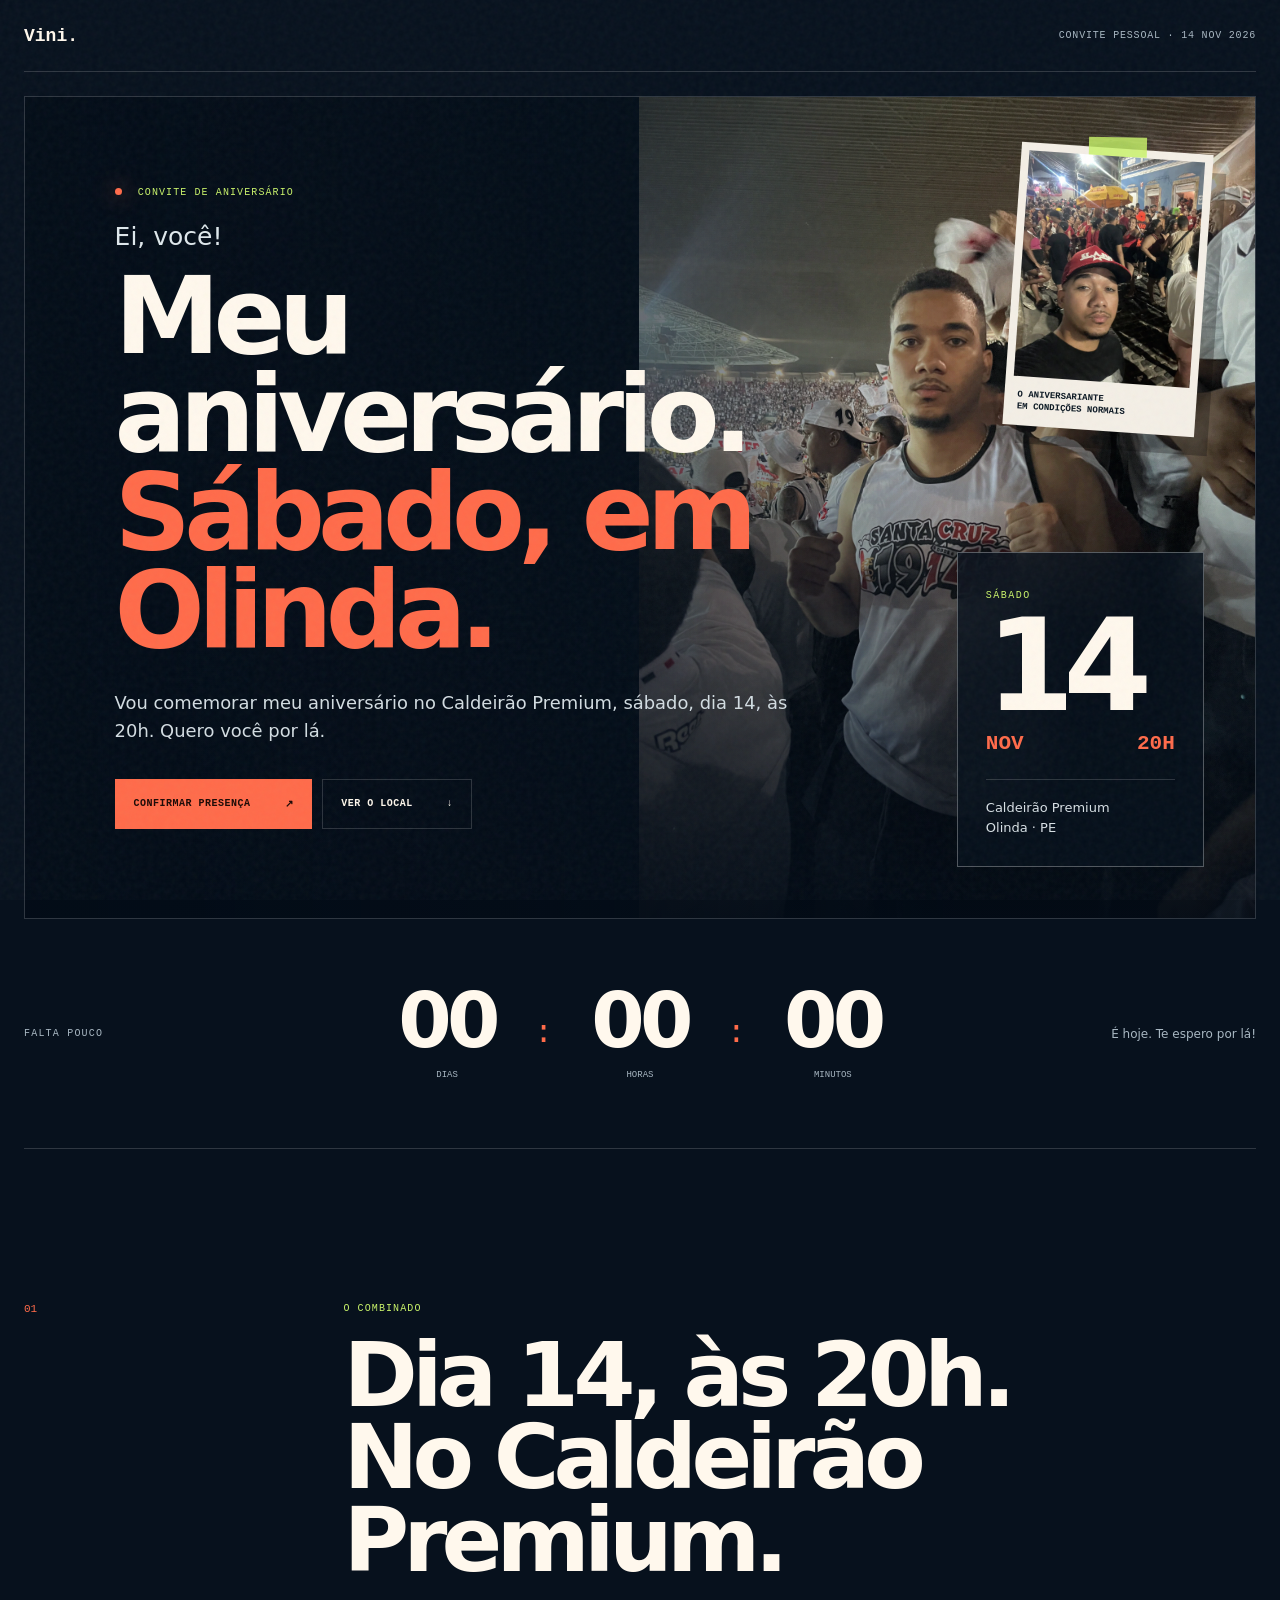
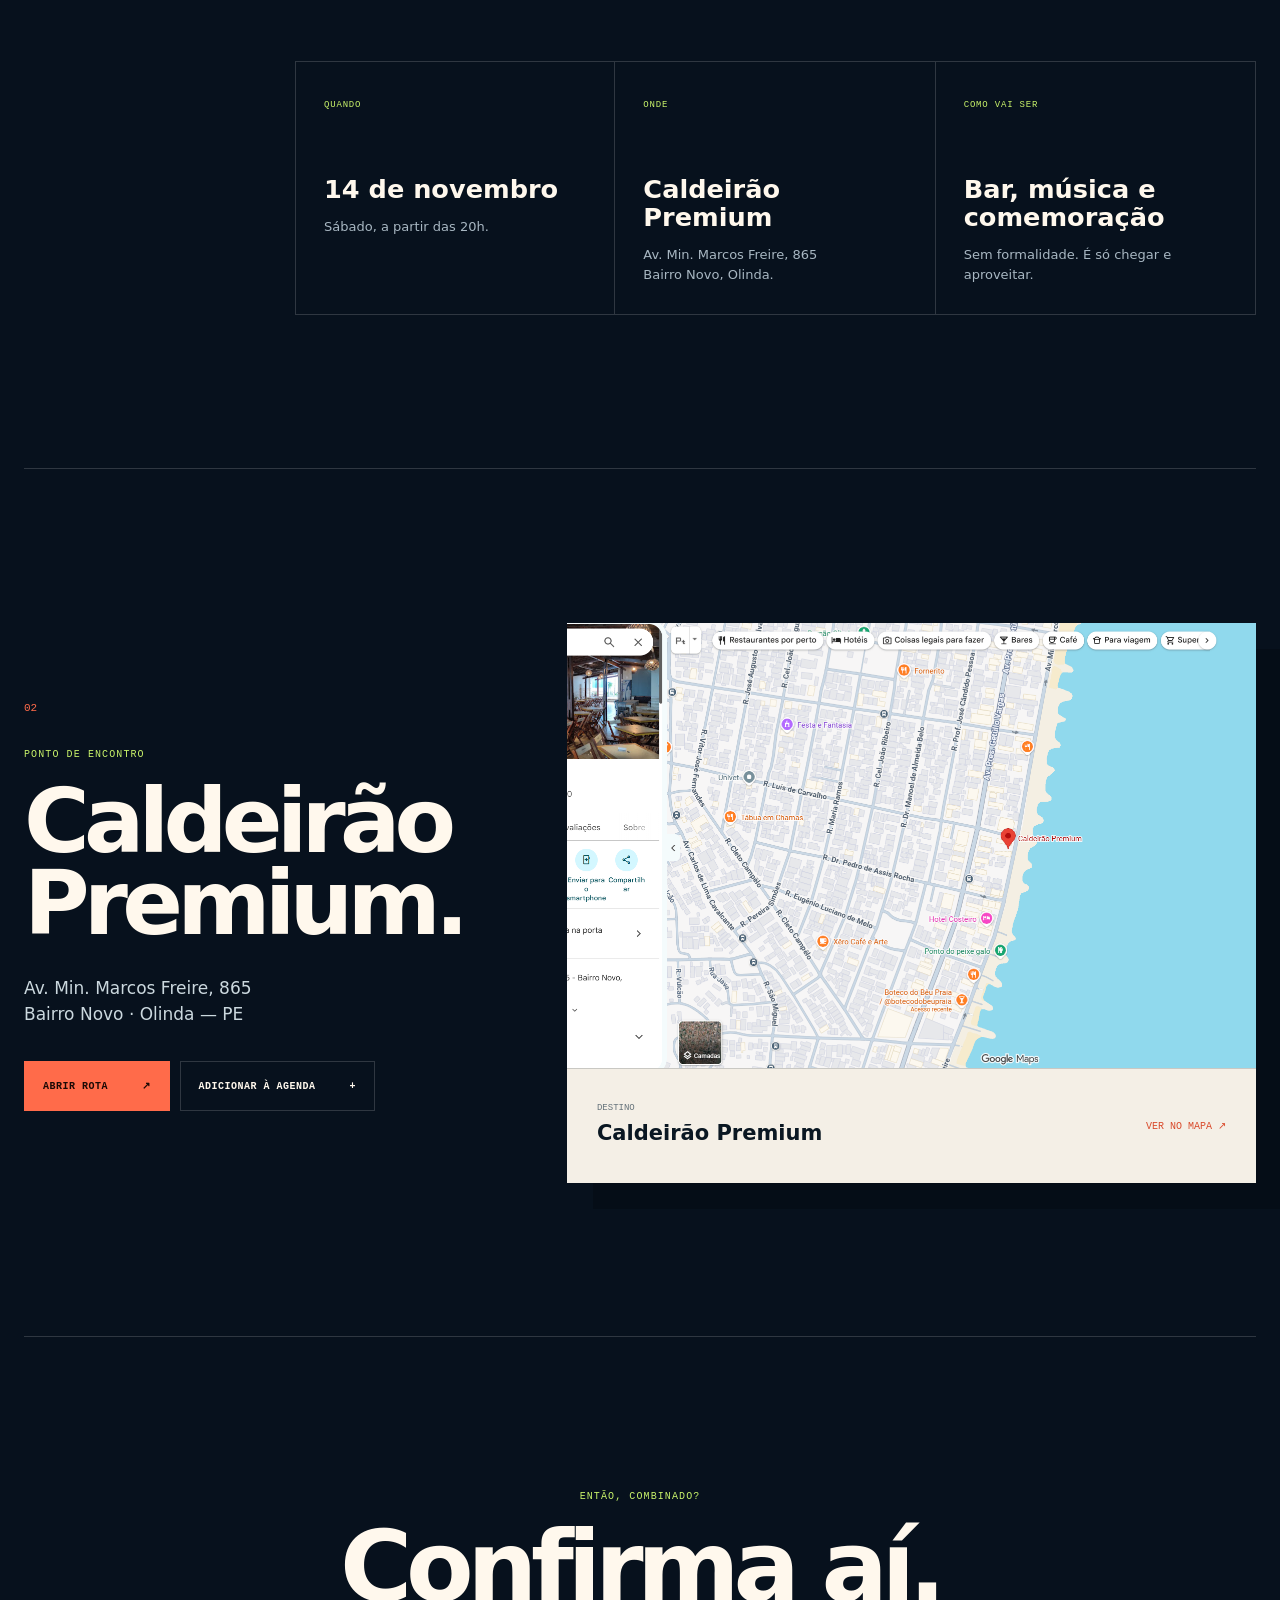
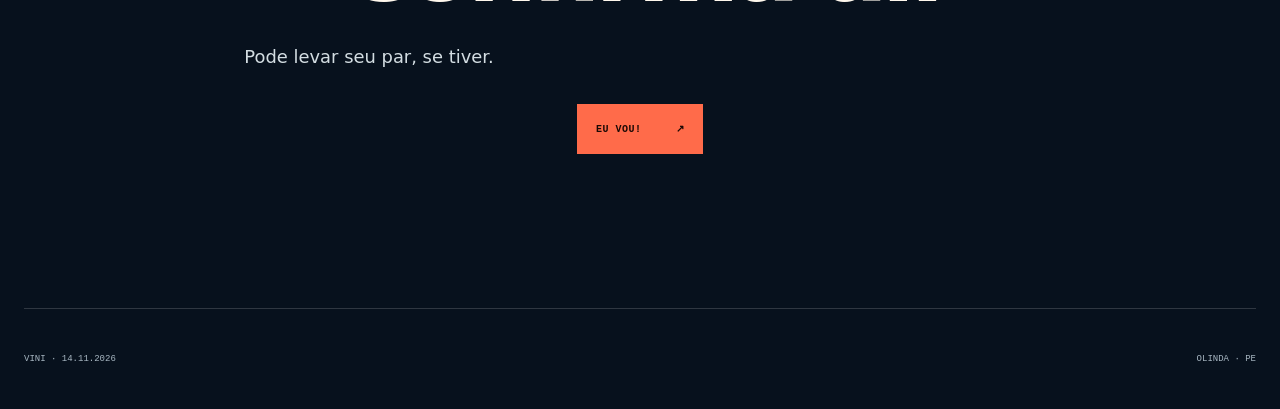
==== aniversario/index.html @ 7e7e0d08 "feat: adiciona movimento sutil ao convite" ====
<!doctype html>
<html lang="pt-BR">
<head>
  <meta charset="utf-8">
  <meta name="viewport" content="width=device-width, initial-scale=1">
  <meta name="description" content="Convite para o aniversário de Vinicius no Caldeirão Premium, em Olinda.">
  <meta name="theme-color" content="#08131f">
  <meta property="og:title" content="Meu aniversário — 14 de novembro">
  <meta property="og:description" content="Sábado, às 20h, no Caldeirão Premium em Olinda. Quero você por lá.">
  <meta property="og:image" content="assets/vini-santa.jpg">
  <title>VINI</title>
  <link rel="icon" href="../favicon.svg" type="image/svg+xml">
  <link rel="stylesheet" href="styles.css">
</head>
<body>
  <div class="grain" aria-hidden="true"></div>

  <header class="invite-nav">
    <a class="signature" href="../">Vini.</a>
    <span>convite pessoal · 14 nov 2026</span>
  </header>

  <main>
    <section class="hero" aria-labelledby="titulo-convite">
      <img class="hero-image" src="assets/vini-santa.jpg" alt="Vinicius na torcida do Santa Cruz">
      <div class="hero-overlay"></div>
      <div class="hero-copy">
        <p class="eyebrow"><span></span> convite de aniversário</p>
        <p class="hello">Ei, você!</p>
        <h1 id="titulo-convite">Meu aniversário.<br><em>Sábado, em Olinda.</em></h1>
        <p class="lead">Vou comemorar meu aniversário no Caldeirão Premium, sábado, dia 14, às 20h. Quero você por lá.</p>
        <div class="hero-actions">
          <a class="button button-primary" id="confirmar-presenca" href="https://wa.me/5581988881223" target="_blank" rel="noreferrer">Confirmar presença <span>↗</span></a>
          <a class="button button-ghost" href="#como-chegar">Ver o local <span>↓</span></a>
        </div>
      </div>
      <aside class="date-card" aria-label="Data e local do aniversário">
        <span class="date-weekday">SÁBADO</span>
        <strong>14</strong>
        <div><span>NOV</span><span>20H</span></div>
        <p>Caldeirão Premium<br>Olinda · PE</p>
      </aside>
      <figure class="host-sticker">
        <img src="assets/vini-bone.jpg" alt="Vinicius usando um boné vermelho em uma festa">
        <figcaption>o aniversariante<br>em condições normais</figcaption>
      </figure>
    </section>

    <section class="countdown-section" aria-label="Contagem regressiva">
      <div class="section-label">FALTA POUCO</div>
      <div class="countdown" id="countdown">
        <div><strong id="days">00</strong><span>dias</span></div>
        <i>:</i>
        <div><strong id="hours">00</strong><span>horas</span></div>
        <i>:</i>
        <div><strong id="minutes">00</strong><span>minutos</span></div>
      </div>
      <p id="countdown-note">Até sábado, 14 de novembro, às 20h.</p>
    </section>

    <section class="details" aria-labelledby="detalhes-titulo">
      <div class="details-heading">
        <span class="section-index">01</span>
        <div>
          <p class="eyebrow">o combinado</p>
          <h2 id="detalhes-titulo">Dia 14, às 20h.<br>No Caldeirão Premium.</h2>
        </div>
      </div>
      <div class="detail-grid">
        <article>
          <span>QUANDO</span>
          <strong>14 de novembro</strong>
          <p>Sábado, a partir das 20h.</p>
        </article>
        <article>
          <span>ONDE</span>
          <strong>Caldeirão Premium</strong>
          <p>Av. Min. Marcos Freire, 865<br>Bairro Novo, Olinda.</p>
        </article>
        <article>
          <span>COMO VAI SER</span>
          <strong>Bar, música e comemoração</strong>
          <p>Sem formalidade. É só chegar e aproveitar.</p>
        </article>
      </div>
    </section>

    <section class="location" id="como-chegar" aria-labelledby="local-titulo">
      <div class="location-copy">
        <span class="section-index">02</span>
        <p class="eyebrow">ponto de encontro</p>
        <h2 id="local-titulo">Caldeirão<br>Premium.</h2>
        <p class="address">Av. Min. Marcos Freire, 865<br>Bairro Novo · Olinda — PE</p>
        <div class="location-actions">
          <a class="button button-primary" href="https://www.google.com/maps/search/?api=1&query=Caldeir%C3%A3o%20Premium%2C%20Av.%20Min.%20Marcos%20Freire%2C%20865%2C%20Olinda" target="_blank" rel="noreferrer">Abrir rota <span>↗</span></a>
          <button class="button button-ghost" id="add-calendar" type="button">Adicionar à agenda <span>+</span></button>
        </div>
      </div>

      <a class="map-card" href="https://www.google.com/maps/search/?api=1&query=Caldeir%C3%A3o%20Premium%2C%20Av.%20Min.%20Marcos%20Freire%2C%20865%2C%20Olinda" target="_blank" rel="noreferrer" aria-label="Abrir Caldeirão Premium no Google Maps">
        <img class="venue-map" src="assets/mapa-caldeirao-premium.png" alt="Mapa mostrando a localização do Caldeirão Premium na orla de Bairro Novo, em Olinda">
        <div class="map-caption">
          <div><small>DESTINO</small><strong>Caldeirão Premium</strong></div>
          <span>ver no mapa ↗</span>
        </div>
      </a>
    </section>

    <section class="closing">
      <p class="eyebrow">então, combinado?</p>
      <h2>Confirma aí.</h2>
      <p class="lead">Pode levar seu par, se tiver.</p>
      <div class="closing-actions">
        <a class="button button-primary" id="confirmar-final" href="https://wa.me/5581988881223" target="_blank" rel="noreferrer">Eu vou! <span>↗</span></a>
      </div>
    </section>
  </main>

  <footer>
    <span>Vini · 14.11.2026</span>
    <span>Olinda · PE</span>
  </footer>

  <script src="script.js"></script>
</body>
</html>
---- aniversario/styles.css ----
:root {
  --night: #07111d;
  --night-2: #0b1d2e;
  --surface: #10283a;
  --paper: #f4efe6;
  --ink: #0a1722;
  --cream: #fff8ed;
  --muted: #a8b7c2;
  --coral: #ff6b4a;
  --coral-dark: #d94a2b;
  --lime: #c9f36a;
  --line: rgba(255, 255, 255, .16);
  --sans: Inter, ui-sans-serif, system-ui, -apple-system, BlinkMacSystemFont, "Segoe UI", sans-serif;
  --mono: "Cascadia Code", "SFMono-Regular", Consolas, monospace;
}

* { box-sizing: border-box; }
html { scroll-behavior: smooth; }
body { margin: 0; background: var(--night); color: var(--cream); font: 16px/1.55 var(--sans); -webkit-font-smoothing: antialiased; }
button, a { font: inherit; }
a { color: inherit; }
.grain { position: fixed; inset: 0; z-index: 20; pointer-events: none; opacity: .045; background-image: url("data:image/svg+xml,%3Csvg viewBox='0 0 180 180' xmlns='http://www.w3.org/2000/svg'%3E%3Cfilter id='n'%3E%3CfeTurbulence type='fractalNoise' baseFrequency='.9' numOctaves='3' stitchTiles='stitch'/%3E%3C/filter%3E%3Crect width='100%25' height='100%25' filter='url(%23n)'/%3E%3C/svg%3E"); }

.invite-nav, main, footer { width: min(1280px, calc(100% - 48px)); margin: auto; }
.invite-nav { min-height: 72px; display: flex; align-items: center; justify-content: space-between; border-bottom: 1px solid var(--line); }
.signature { font: 800 18px var(--mono); text-decoration: none; }
.invite-nav > span { color: var(--muted); font: 10px var(--mono); text-transform: uppercase; letter-spacing: .08em; }

.hero { min-height: calc(100svh - 96px); margin-top: 24px; position: relative; overflow: hidden; display: grid; grid-template-columns: 1fr .32fr; align-items: end; border: 1px solid var(--line); isolation: isolate; }
.hero-image, .hero-overlay { position: absolute; inset: 0; width: 100%; height: 100%; }
.hero-image { object-fit: contain; object-position: right center; z-index: -3; background: var(--ink); filter: saturate(.92) contrast(1.05); }
.hero-overlay { z-index: -2; background: linear-gradient(90deg, rgba(3, 12, 23, .97) 0%, rgba(3, 12, 23, .76) 42%, rgba(3, 12, 23, .14) 76%), linear-gradient(0deg, rgba(3, 12, 23, .9), transparent 60%); }
.hero-copy { padding: clamp(36px, 7vw, 92px); align-self: center; }
.eyebrow { margin: 0 0 20px; color: var(--lime); font: 10px var(--mono); letter-spacing: .11em; text-transform: uppercase; }
.eyebrow span { display: inline-block; width: 7px; height: 7px; margin-right: 9px; border-radius: 50%; background: var(--coral); box-shadow: 0 0 22px var(--coral); animation: signal-pulse 1.8s ease-in-out infinite; }
.hello { margin: 0 0 12px; color: #dfe8ec; font-size: clamp(18px, 2vw, 25px); }
.hero h1, .details h2, .location h2, .closing h2 { margin: 0; letter-spacing: -.065em; line-height: .92; }
.hero h1 { max-width: 900px; font-size: clamp(60px, 8.3vw, 126px); }
h1 em, h2 em { color: var(--coral); font-style: normal; }
.lead { max-width: 690px; margin: 30px 0 0; color: #d3dde2; font-size: clamp(16px, 1.4vw, 20px); }
.hero-actions, .location-actions, .closing-actions { display: flex; flex-wrap: wrap; gap: 10px; margin-top: 34px; }
.button { min-height: 50px; padding: 0 18px; display: inline-flex; align-items: center; justify-content: space-between; gap: 34px; border: 1px solid var(--line); background: transparent; color: var(--cream); text-decoration: none; text-transform: uppercase; font: 700 10px var(--mono); letter-spacing: .05em; cursor: pointer; transition: transform .2s ease, border-color .2s ease, background .2s ease; }
.button:hover { transform: translateY(-2px); }
.button-primary { background: var(--coral); border-color: var(--coral); color: #1b0905; }
.button-primary:hover { background: #ff8065; }
.button-ghost:hover { border-color: var(--lime); color: var(--lime); }
.date-card { margin: 0 clamp(24px, 4vw, 56px) clamp(24px, 4vw, 56px) 0; padding: 28px; align-self: end; background: rgba(7, 17, 29, .78); border: 1px solid rgba(255,255,255,.3); backdrop-filter: blur(16px); }
.date-weekday { color: var(--lime); font: 10px var(--mono); letter-spacing: .15em; }
.date-card > strong { display: block; margin: 12px 0 0; font-size: clamp(86px, 10vw, 148px); line-height: .75; letter-spacing: -.09em; }
.date-card > div { display: flex; justify-content: space-between; margin-top: 18px; color: var(--coral); font: 800 21px var(--mono); }
.date-card p { margin: 24px 0 0; padding-top: 18px; border-top: 1px solid var(--line); color: #d8e1e6; font-size: 13px; }
.host-sticker { width: clamp(128px, 15vw, 210px); margin: 0; position: absolute; top: clamp(22px, 4vw, 52px); right: clamp(22px, 4vw, 56px); z-index: 3; transform: rotate(4deg); background: #f4efe6; color: var(--ink); padding: 8px 8px 14px; box-shadow: 14px 18px 0 rgba(0,0,0,.28); animation: sticker-float 4s ease-in-out infinite; }
.host-sticker:before { content: ""; position: absolute; width: 58px; height: 20px; top: -11px; left: 50%; transform: translateX(-50%) rotate(-3deg); background: rgba(201,243,106,.82); }
.host-sticker img { display: block; width: 100%; aspect-ratio: .78; object-fit: cover; object-position: center 25%; filter: saturate(.88) contrast(1.04); }
.host-sticker figcaption { padding: 11px 5px 0; font: 800 9px/1.35 var(--mono); text-transform: uppercase; transform: rotate(-1deg); }

.countdown-section { min-height: 230px; display: grid; grid-template-columns: .45fr 1fr .45fr; gap: 40px; align-items: center; border-bottom: 1px solid var(--line); }
.section-label { color: var(--muted); font: 10px var(--mono); letter-spacing: .12em; }
.countdown { display: flex; align-items: center; justify-content: center; gap: clamp(12px, 3vw, 38px); }
.countdown div { text-align: center; }
.countdown strong { display: block; font-size: clamp(50px, 6vw, 84px); line-height: 1; letter-spacing: -.06em; }
.countdown span { color: var(--muted); font: 9px var(--mono); text-transform: uppercase; }
.countdown i { color: var(--coral); font: normal 32px var(--mono); }
#countdown-note { color: var(--muted); font-size: 12px; text-align: right; }

.details, .location, .closing { padding: clamp(90px, 12vw, 160px) 0; border-bottom: 1px solid var(--line); }
.details-heading { display: grid; grid-template-columns: .35fr 1fr; align-items: start; }
.section-index { color: var(--coral); font: 11px var(--mono); }
.details h2, .location h2 { font-size: clamp(52px, 7vw, 100px); }
.detail-grid { display: grid; grid-template-columns: repeat(3, 1fr); margin: 80px 0 0 22%; border-top: 1px solid var(--line); }
.detail-grid article { min-height: 230px; padding: 28px; border-right: 1px solid var(--line); border-bottom: 1px solid var(--line); }
.detail-grid article:first-child { border-left: 1px solid var(--line); }
.detail-grid span { color: var(--lime); font: 9px var(--mono); letter-spacing: .09em; }
.detail-grid strong { display: block; margin-top: 60px; font-size: clamp(20px, 2vw, 29px); line-height: 1.1; }
.detail-grid p { margin: 14px 0 0; color: var(--muted); font-size: 13px; }

.location { display: grid; grid-template-columns: .78fr 1.22fr; gap: clamp(40px, 8vw, 110px); align-items: center; }
.location-copy .eyebrow { margin-top: 30px; }
.address { margin: 30px 0 0; color: #cbd8de; font-size: 17px; }
.map-card { min-height: 560px; display: flex; flex-direction: column; justify-content: space-between; position: relative; overflow: hidden; background: #d7d2c5; color: var(--ink); text-decoration: none; box-shadow: 26px 26px 0 rgba(0,0,0,.22); }
.venue-map { position: absolute; inset: 0 0 114px; width: 100%; height: calc(100% - 114px); object-fit: cover; object-position: 65% center; transition: transform .35s ease; }
.map-card:hover .venue-map { transform: scale(1.025); }
.map-caption { margin-top: auto; min-height: 115px; padding: 26px 30px; position: relative; z-index: 8; display: flex; justify-content: space-between; align-items: center; background: var(--paper); border-top: 1px solid rgba(10,23,34,.18); }
.map-caption small, .map-caption strong { display: block; }
.map-caption small { color: #65727a; font: 9px var(--mono); }
.map-caption strong { margin-top: 4px; font-size: 21px; }
.map-caption > span { color: var(--coral-dark); font: 10px var(--mono); text-transform: uppercase; }

.closing { text-align: center; }
.closing h2 { margin-inline: auto; max-width: 1050px; font-size: clamp(52px, 7.7vw, 112px); }
.closing-actions { justify-content: center; }
footer { min-height: 100px; display: flex; align-items: center; justify-content: space-between; color: var(--muted); font: 9px var(--mono); text-transform: uppercase; }

@keyframes sticker-float {
  0%, 100% { transform: rotate(4deg) translateY(0); }
  50% { transform: rotate(2deg) translateY(-8px); }
}

@keyframes signal-pulse {
  0%, 100% { opacity: .7; transform: scale(.85); }
  50% { opacity: 1; transform: scale(1.25); }
}

@media (max-width: 900px) {
  .invite-nav, main, footer { width: min(100% - 28px, 1280px); }
  .hero { min-height: 800px; grid-template-columns: 1fr; }
  .hero-image { object-fit: cover; object-position: center 42%; }
  .hero-overlay { background: linear-gradient(0deg, rgba(3,12,23,.98) 0%, rgba(3,12,23,.68) 68%, rgba(3,12,23,.25)); }
  .hero-copy { align-self: end; padding-bottom: 260px; }
  .host-sticker { top: 20px; right: 20px; width: 138px; }
  .date-card { position: absolute; left: 22px; right: 22px; bottom: 22px; margin: 0; }
  .date-card > strong { font-size: 82px; }
  .countdown-section { grid-template-columns: 1fr; gap: 24px; padding: 42px 0; }
  .section-label, #countdown-note { text-align: center; }
  .details-heading { grid-template-columns: 70px 1fr; }
  .detail-grid { margin-left: 0; grid-template-columns: 1fr; }
  .detail-grid article { min-height: 180px; border-left: 1px solid var(--line); }
  .detail-grid strong { margin-top: 42px; }
  .location { grid-template-columns: 1fr; }
  .map-card { min-height: 500px; }
}

@media (max-width: 560px) {
  .invite-nav > span { max-width: 150px; text-align: right; }
  .hero { min-height: 780px; }
  .hero-copy { padding: 46px 22px 272px; }
  .host-sticker { top: 12px; right: 12px; width: 82px; padding: 6px 6px 10px; box-shadow: 8px 10px 0 rgba(0,0,0,.28); }
  .host-sticker figcaption { padding-top: 7px; font-size: 7px; }
  .hero h1 { font-size: clamp(54px, 16vw, 76px); }
  .lead { font-size: 15px; }
  .hero-actions .button, .location-actions .button, .closing-actions .button { width: 100%; }
  .date-card { padding: 20px; }
  .date-card > strong { display: inline-block; margin-right: 22px; }
  .date-card > div { display: inline-flex; gap: 16px; vertical-align: 18px; }
  .date-card p { margin-top: 12px; }
  .countdown { gap: 10px; }
  .countdown strong { font-size: 44px; }
  .details-heading { grid-template-columns: 1fr; gap: 28px; }
  .details h2, .location h2 { font-size: 16vw; }
  .map-card { min-height: 430px; box-shadow: 10px 10px 0 rgba(0,0,0,.22); }
  .map-caption { padding: 20px; }
  .map-caption > span { display: none; }
  footer { flex-direction: column; align-items: flex-start; justify-content: center; gap: 4px; }
}

@media (prefers-reduced-motion: reduce) {
  html { scroll-behavior: auto; }
  * { transition: none !important; animation: none !important; }
}
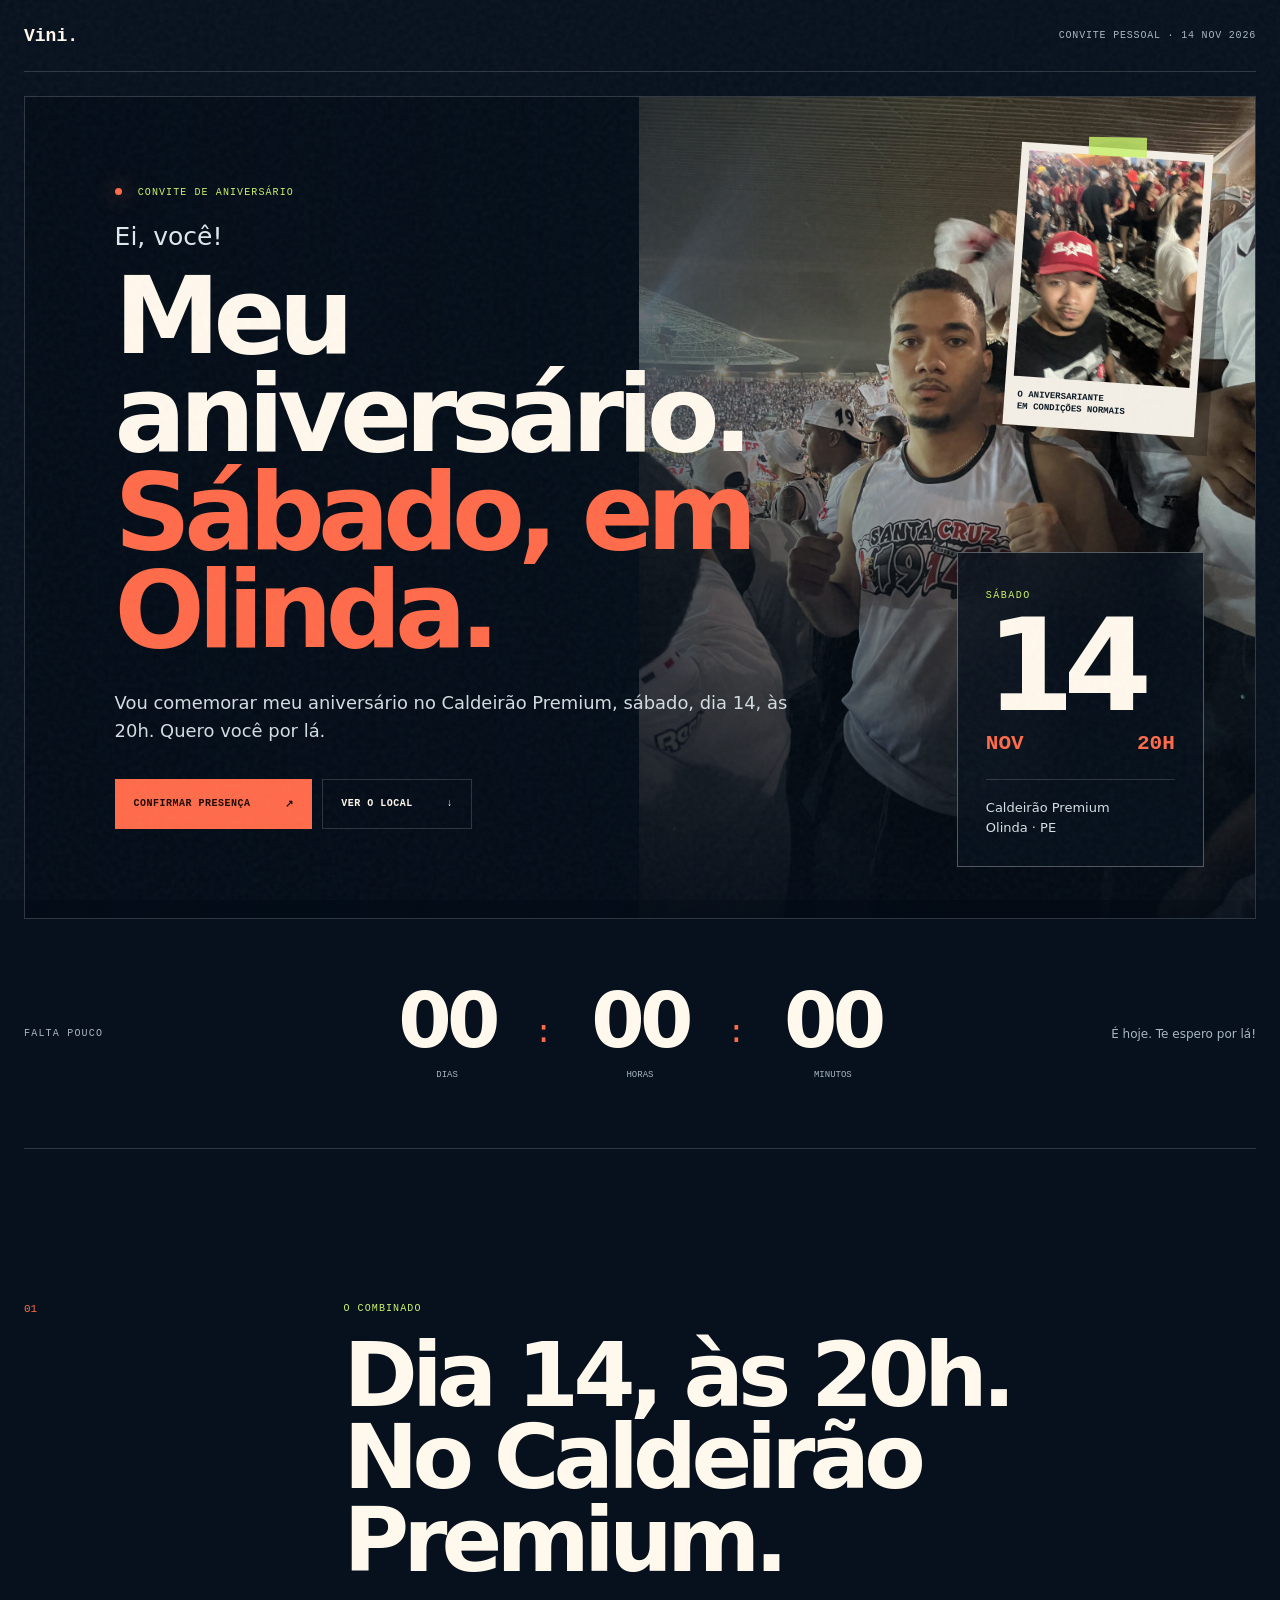
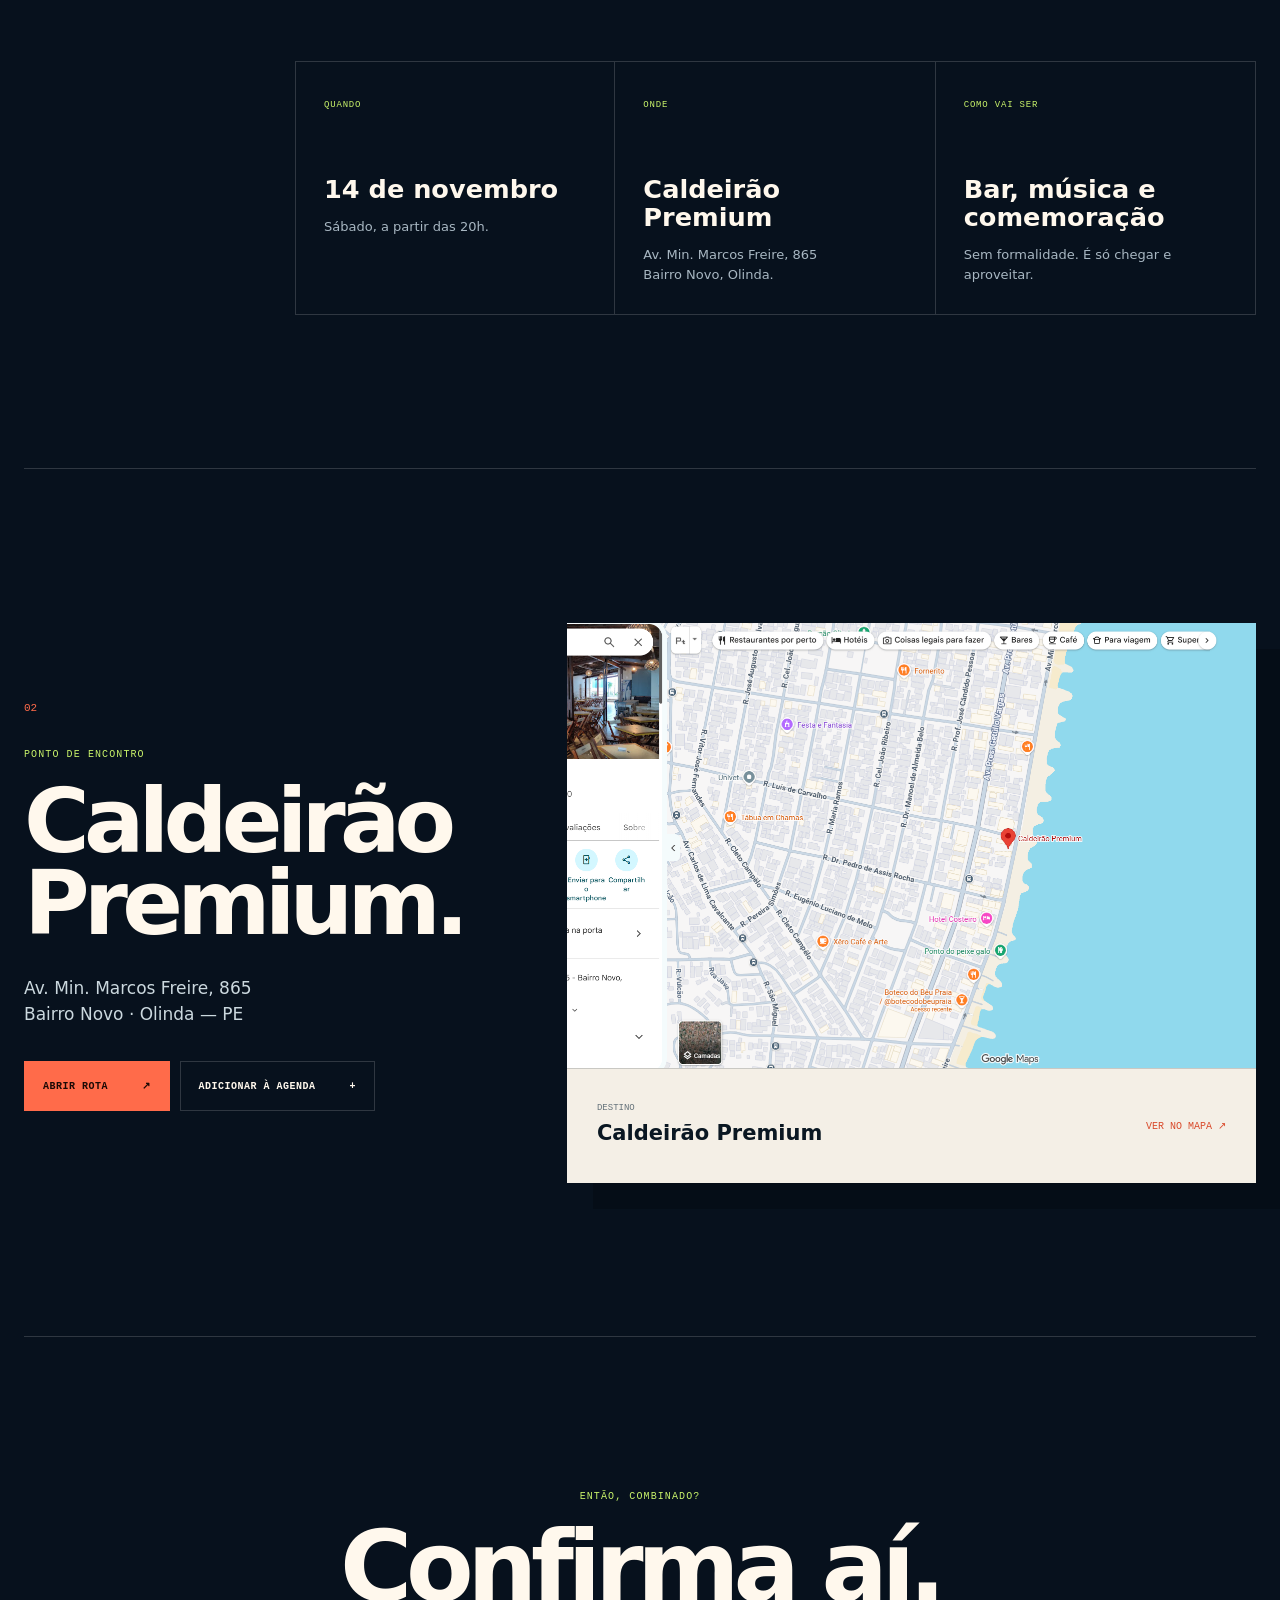
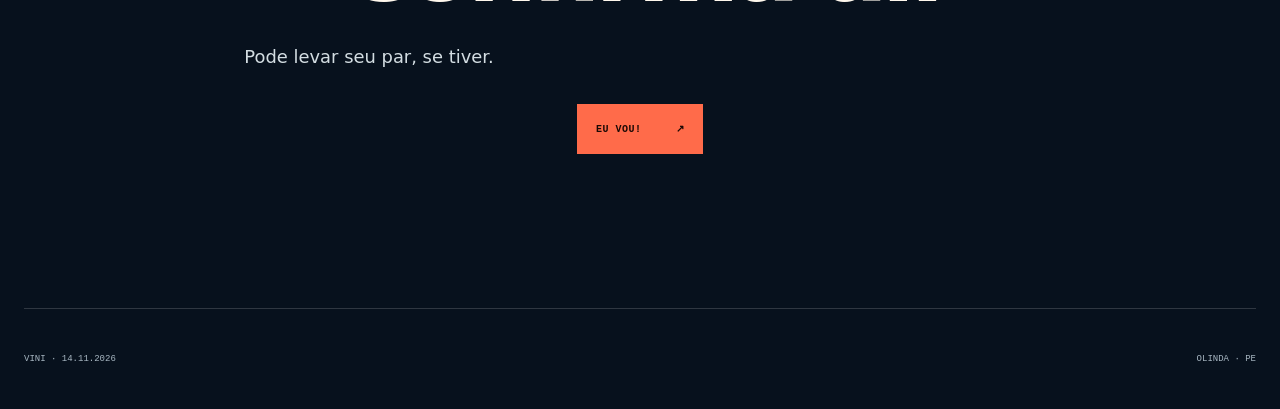
==== commit 800f0e8b: "feat: atualiza foto do convite" ====
--- a/aniversario/index.html
+++ b/aniversario/index.html
@@ -7,7 +7,10 @@
   <meta name="theme-color" content="#08131f">
   <meta property="og:title" content="Meu aniversário — 14 de novembro">
   <meta property="og:description" content="Sábado, às 20h, no Caldeirão Premium em Olinda. Quero você por lá.">
-  <meta property="og:image" content="assets/vini-santa.jpg">
+  <meta property="og:image" content="https://www.cin.ufpe.br/~vgls/aniversario/assets/vini-bone-novo.png?v=3">
+  <meta property="og:image:secure_url" content="https://www.cin.ufpe.br/~vgls/aniversario/assets/vini-bone-novo.png?v=3">
+  <meta property="og:image:type" content="image/png">
+  <meta property="og:image:alt" content="Vini usando um boné vermelho em uma festa">
   <title>VINI</title>
   <link rel="icon" href="../favicon.svg" type="image/svg+xml">
   <link rel="stylesheet" href="styles.css">
@@ -41,7 +44,7 @@
         <p>Caldeirão Premium<br>Olinda · PE</p>
       </aside>
       <figure class="host-sticker">
-        <img src="assets/vini-bone.jpg" alt="Vinicius usando um boné vermelho em uma festa">
+        <img src="assets/vini-bone-novo.png" alt="Vinicius usando um boné vermelho em uma festa">
         <figcaption>o aniversariante<br>em condições normais</figcaption>
       </figure>
     </section>
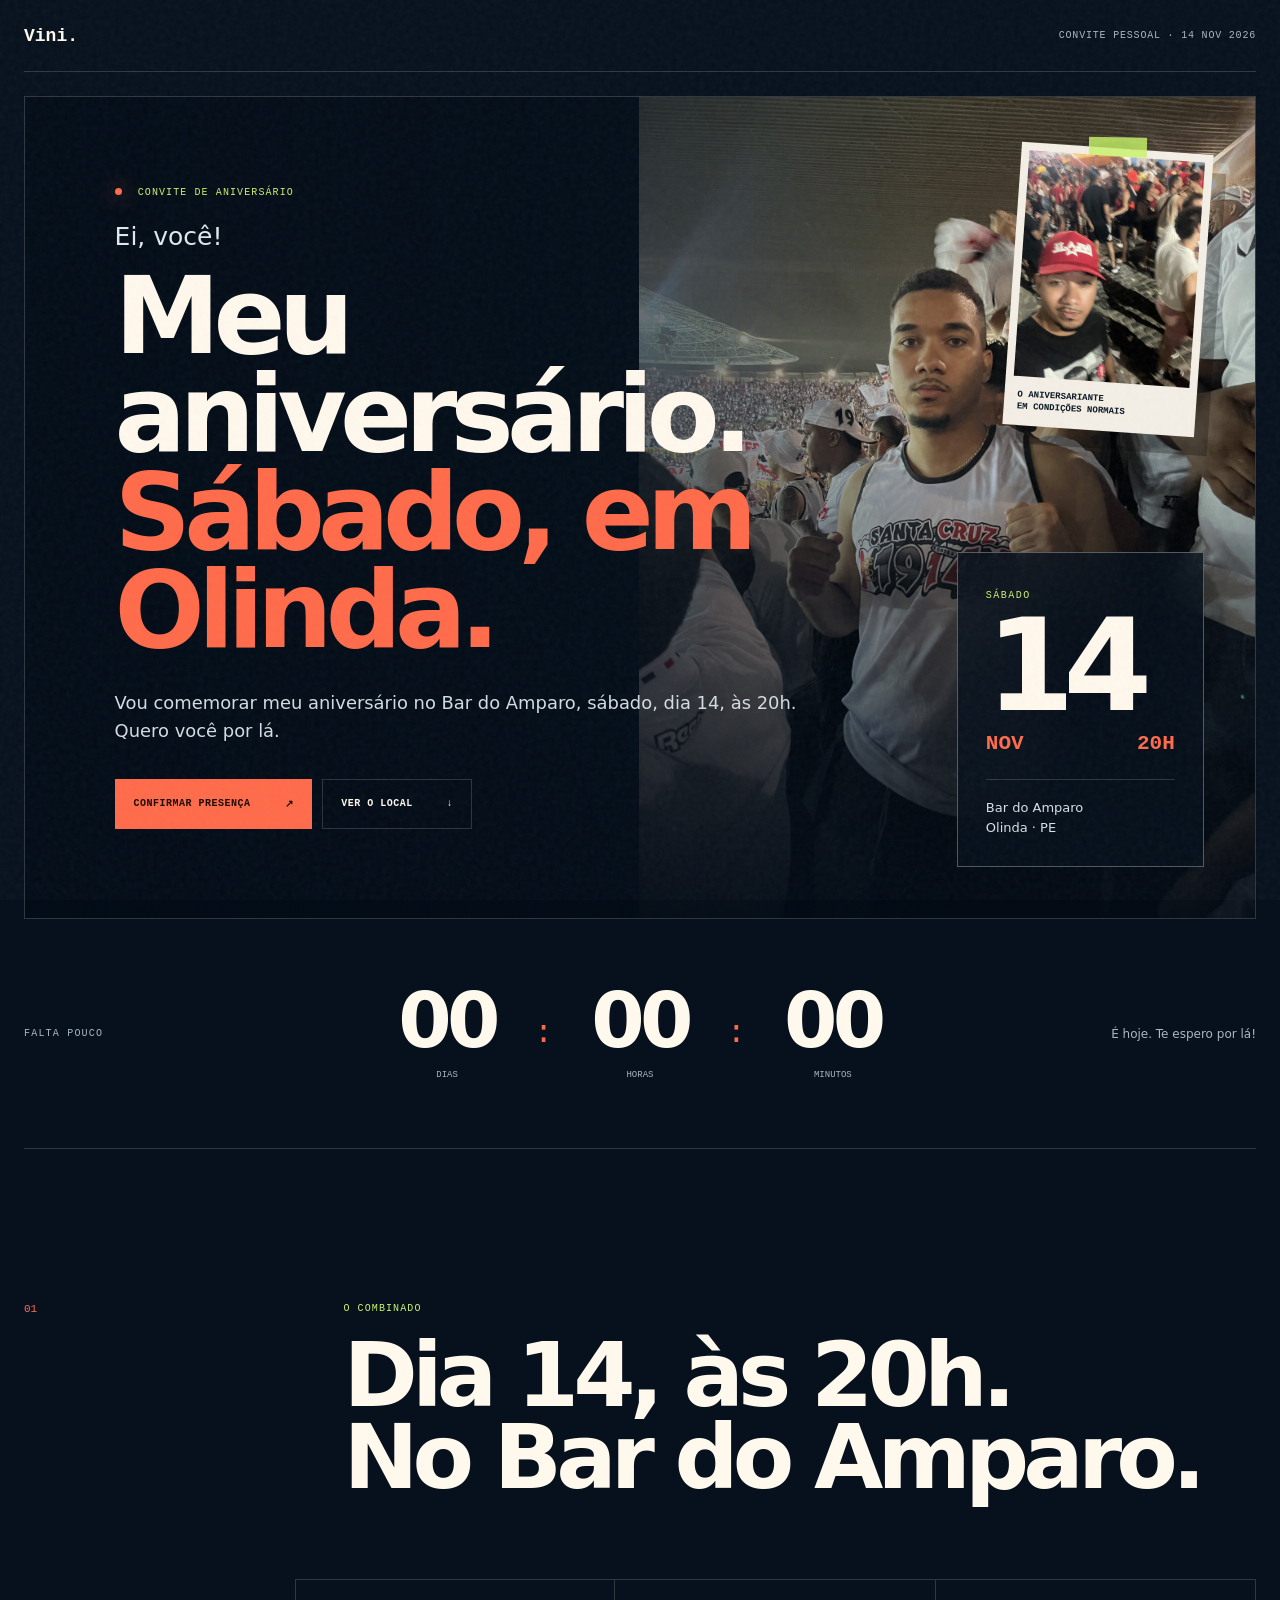
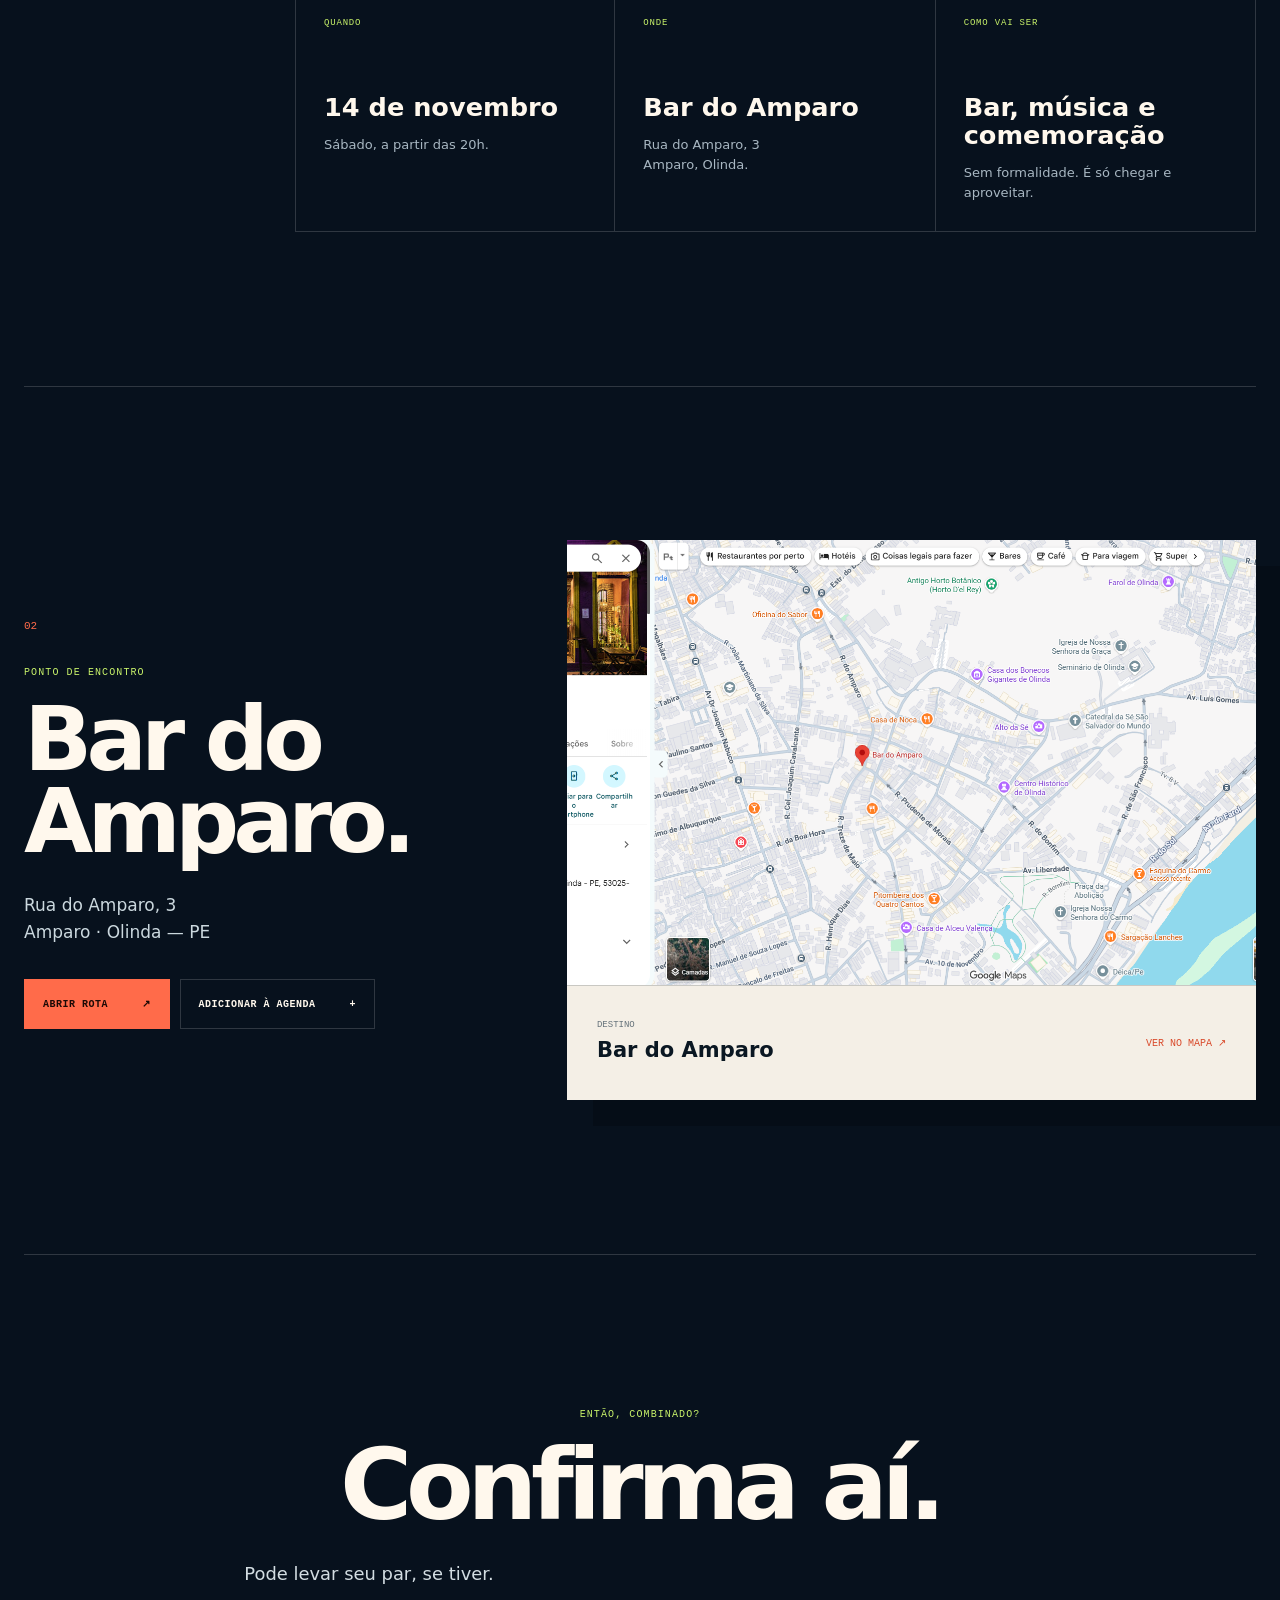
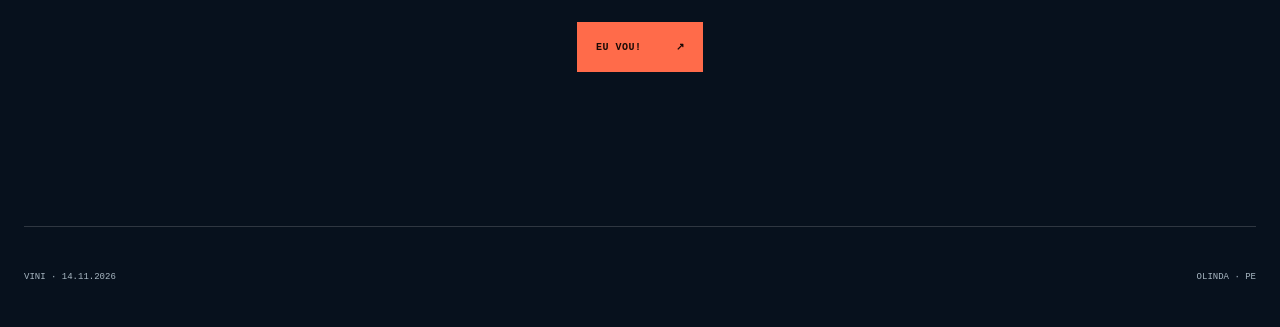
==== commit a1aab404: "feat: atualiza local para Bar do Amparo" ====
--- a/aniversario/index.html
+++ b/aniversario/index.html
@@ -3,10 +3,10 @@
 <head>
   <meta charset="utf-8">
   <meta name="viewport" content="width=device-width, initial-scale=1">
-  <meta name="description" content="Convite para o aniversário de Vinicius no Caldeirão Premium, em Olinda.">
+  <meta name="description" content="Convite para o aniversário de Vinicius no Bar do Amparo, em Olinda.">
   <meta name="theme-color" content="#08131f">
   <meta property="og:title" content="Meu aniversário — 14 de novembro">
-  <meta property="og:description" content="Sábado, às 20h, no Caldeirão Premium em Olinda. Quero você por lá.">
+  <meta property="og:description" content="Sábado, às 20h, no Bar do Amparo em Olinda. Quero você por lá.">
   <meta property="og:image" content="https://www.cin.ufpe.br/~vgls/aniversario/assets/vini-bone-novo.png?v=3">
   <meta property="og:image:secure_url" content="https://www.cin.ufpe.br/~vgls/aniversario/assets/vini-bone-novo.png?v=3">
   <meta property="og:image:type" content="image/png">
@@ -31,7 +31,7 @@
         <p class="eyebrow"><span></span> convite de aniversário</p>
         <p class="hello">Ei, você!</p>
         <h1 id="titulo-convite">Meu aniversário.<br><em>Sábado, em Olinda.</em></h1>
-        <p class="lead">Vou comemorar meu aniversário no Caldeirão Premium, sábado, dia 14, às 20h. Quero você por lá.</p>
+        <p class="lead">Vou comemorar meu aniversário no Bar do Amparo, sábado, dia 14, às 20h. Quero você por lá.</p>
         <div class="hero-actions">
           <a class="button button-primary" id="confirmar-presenca" href="https://wa.me/5581988881223" target="_blank" rel="noreferrer">Confirmar presença <span>↗</span></a>
           <a class="button button-ghost" href="#como-chegar">Ver o local <span>↓</span></a>
@@ -41,7 +41,7 @@
         <span class="date-weekday">SÁBADO</span>
         <strong>14</strong>
         <div><span>NOV</span><span>20H</span></div>
-        <p>Caldeirão Premium<br>Olinda · PE</p>
+        <p>Bar do Amparo<br>Olinda · PE</p>
       </aside>
       <figure class="host-sticker">
         <img src="assets/vini-bone-novo.png" alt="Vinicius usando um boné vermelho em uma festa">
@@ -66,7 +66,7 @@
         <span class="section-index">01</span>
         <div>
           <p class="eyebrow">o combinado</p>
-          <h2 id="detalhes-titulo">Dia 14, às 20h.<br>No Caldeirão Premium.</h2>
+          <h2 id="detalhes-titulo">Dia 14, às 20h.<br>No Bar do Amparo.</h2>
         </div>
       </div>
       <div class="detail-grid">
@@ -77,8 +77,8 @@
         </article>
         <article>
           <span>ONDE</span>
-          <strong>Caldeirão Premium</strong>
-          <p>Av. Min. Marcos Freire, 865<br>Bairro Novo, Olinda.</p>
+          <strong>Bar do Amparo</strong>
+          <p>Rua do Amparo, 3<br>Amparo, Olinda.</p>
         </article>
         <article>
           <span>COMO VAI SER</span>
@@ -92,18 +92,18 @@
       <div class="location-copy">
         <span class="section-index">02</span>
         <p class="eyebrow">ponto de encontro</p>
-        <h2 id="local-titulo">Caldeirão<br>Premium.</h2>
-        <p class="address">Av. Min. Marcos Freire, 865<br>Bairro Novo · Olinda — PE</p>
+        <h2 id="local-titulo">Bar do<br>Amparo.</h2>
+        <p class="address">Rua do Amparo, 3<br>Amparo · Olinda — PE</p>
         <div class="location-actions">
-          <a class="button button-primary" href="https://www.google.com/maps/search/?api=1&query=Caldeir%C3%A3o%20Premium%2C%20Av.%20Min.%20Marcos%20Freire%2C%20865%2C%20Olinda" target="_blank" rel="noreferrer">Abrir rota <span>↗</span></a>
+          <a class="button button-primary" href="https://www.google.com/maps/search/?api=1&query=Bar%20do%20Amparo%2C%20R.%20do%20Amparo%2C%203%2C%20Olinda" target="_blank" rel="noreferrer">Abrir rota <span>↗</span></a>
           <button class="button button-ghost" id="add-calendar" type="button">Adicionar à agenda <span>+</span></button>
         </div>
       </div>
 
-      <a class="map-card" href="https://www.google.com/maps/search/?api=1&query=Caldeir%C3%A3o%20Premium%2C%20Av.%20Min.%20Marcos%20Freire%2C%20865%2C%20Olinda" target="_blank" rel="noreferrer" aria-label="Abrir Caldeirão Premium no Google Maps">
-        <img class="venue-map" src="assets/mapa-caldeirao-premium.png" alt="Mapa mostrando a localização do Caldeirão Premium na orla de Bairro Novo, em Olinda">
+      <a class="map-card" href="https://www.google.com/maps/search/?api=1&query=Bar%20do%20Amparo%2C%20R.%20do%20Amparo%2C%203%2C%20Olinda" target="_blank" rel="noreferrer" aria-label="Abrir Bar do Amparo no Google Maps">
+        <img class="venue-map" src="assets/mapa-bar-do-amparo.png" alt="Mapa mostrando a localização do Bar do Amparo em Olinda">
         <div class="map-caption">
-          <div><small>DESTINO</small><strong>Caldeirão Premium</strong></div>
+          <div><small>DESTINO</small><strong>Bar do Amparo</strong></div>
           <span>ver no mapa ↗</span>
         </div>
       </a>
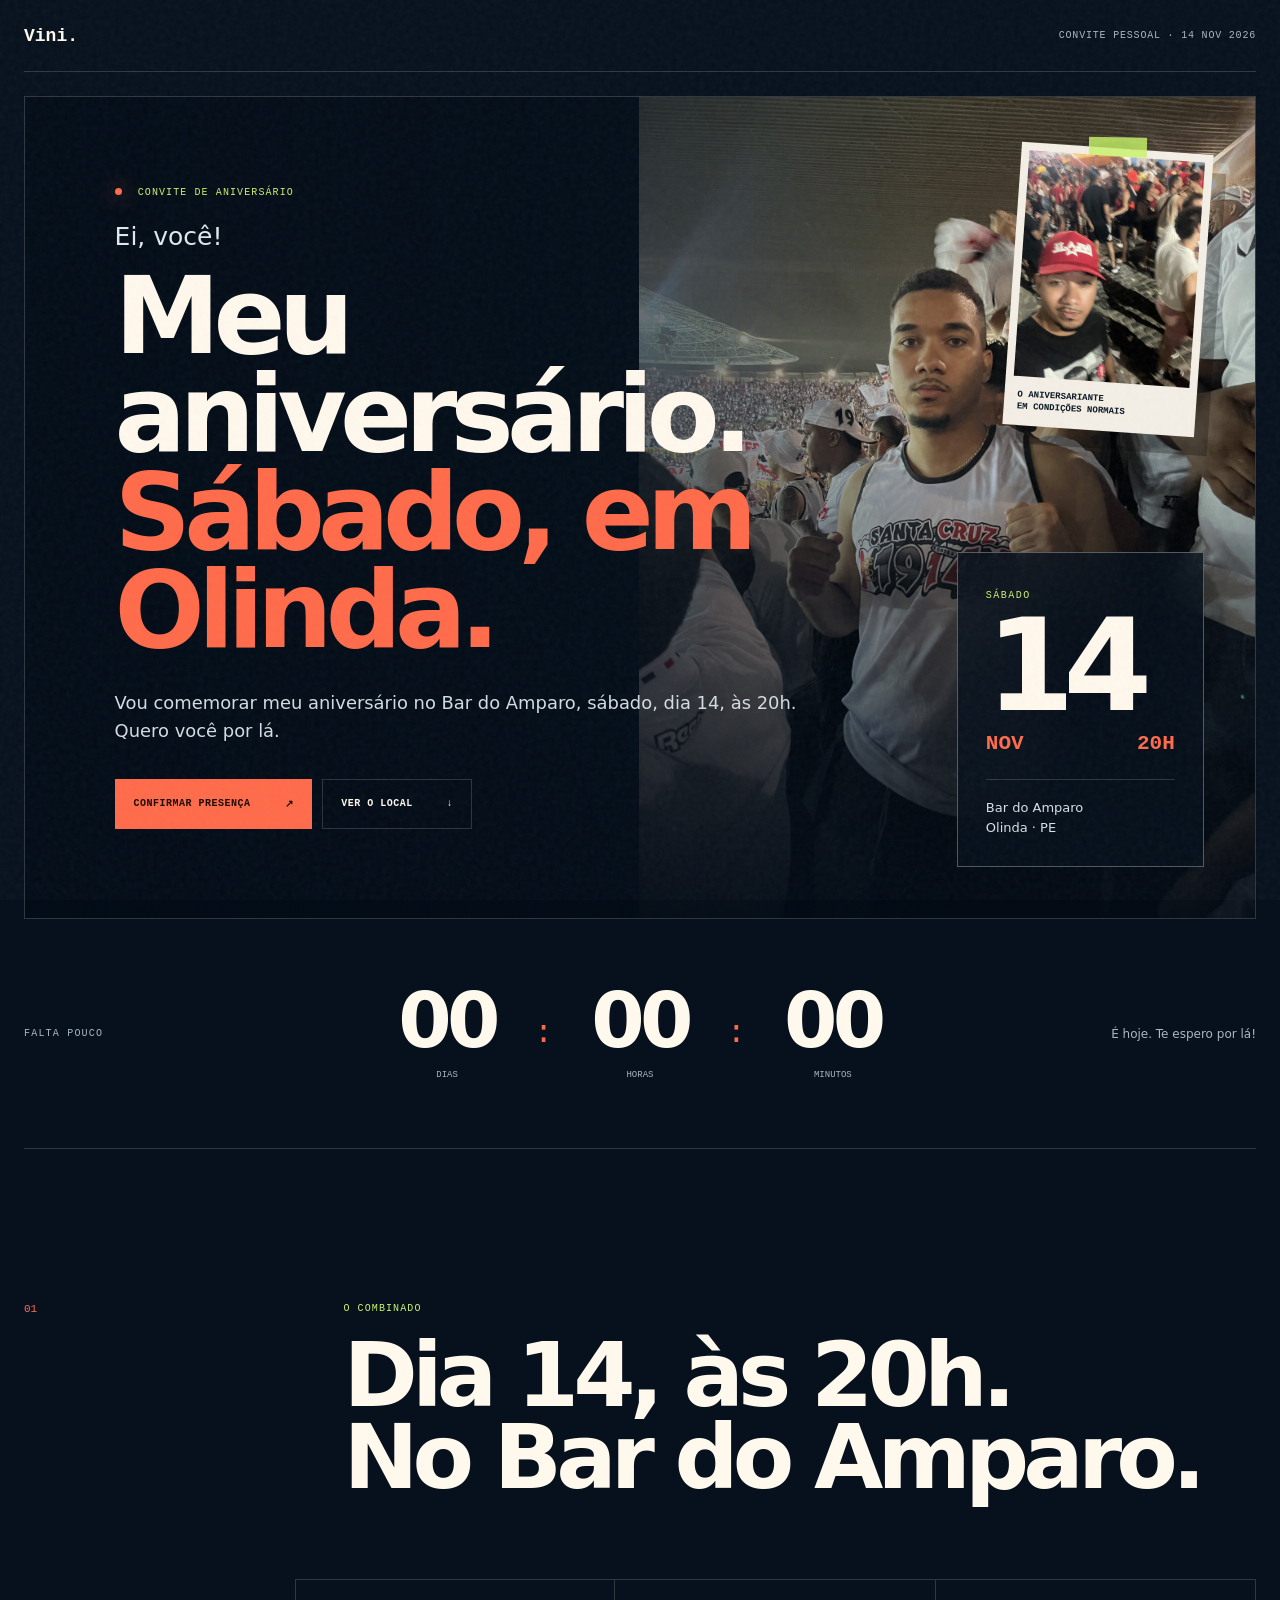
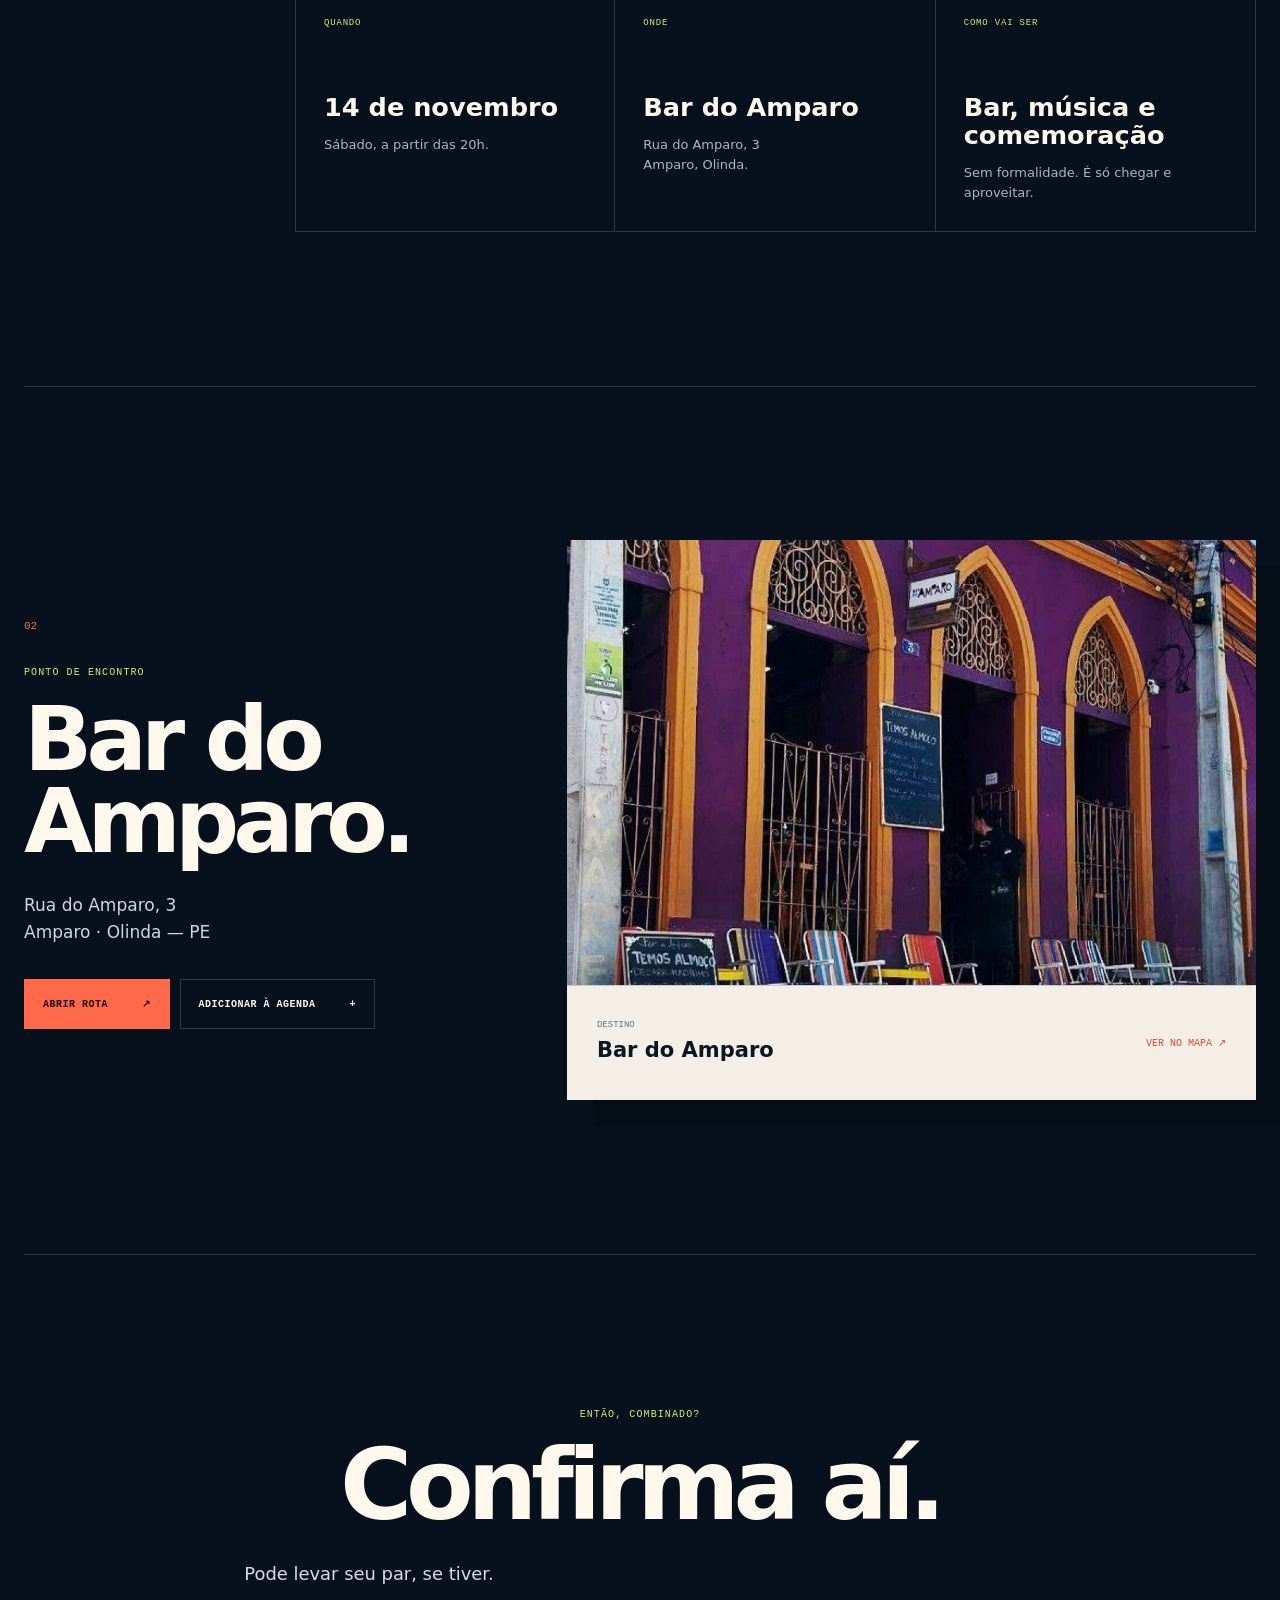
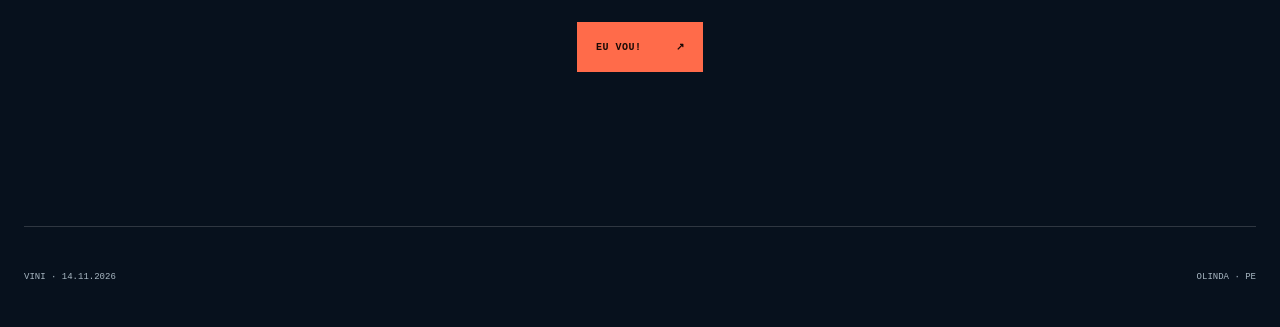
==== commit 0e975045: "feat: adiciona foto do Bar do Amparo" ====
--- a/aniversario/index.html
+++ b/aniversario/index.html
@@ -101,7 +101,7 @@
       </div>
 
       <a class="map-card" href="https://www.google.com/maps/search/?api=1&query=Bar%20do%20Amparo%2C%20R.%20do%20Amparo%2C%203%2C%20Olinda" target="_blank" rel="noreferrer" aria-label="Abrir Bar do Amparo no Google Maps">
-        <img class="venue-map" src="assets/mapa-bar-do-amparo.png" alt="Mapa mostrando a localização do Bar do Amparo em Olinda">
+        <img class="venue-map" src="assets/fachada-bar-do-amparo.jpg" alt="Fachada colorida do Bar do Amparo em Olinda">
         <div class="map-caption">
           <div><small>DESTINO</small><strong>Bar do Amparo</strong></div>
           <span>ver no mapa ↗</span>
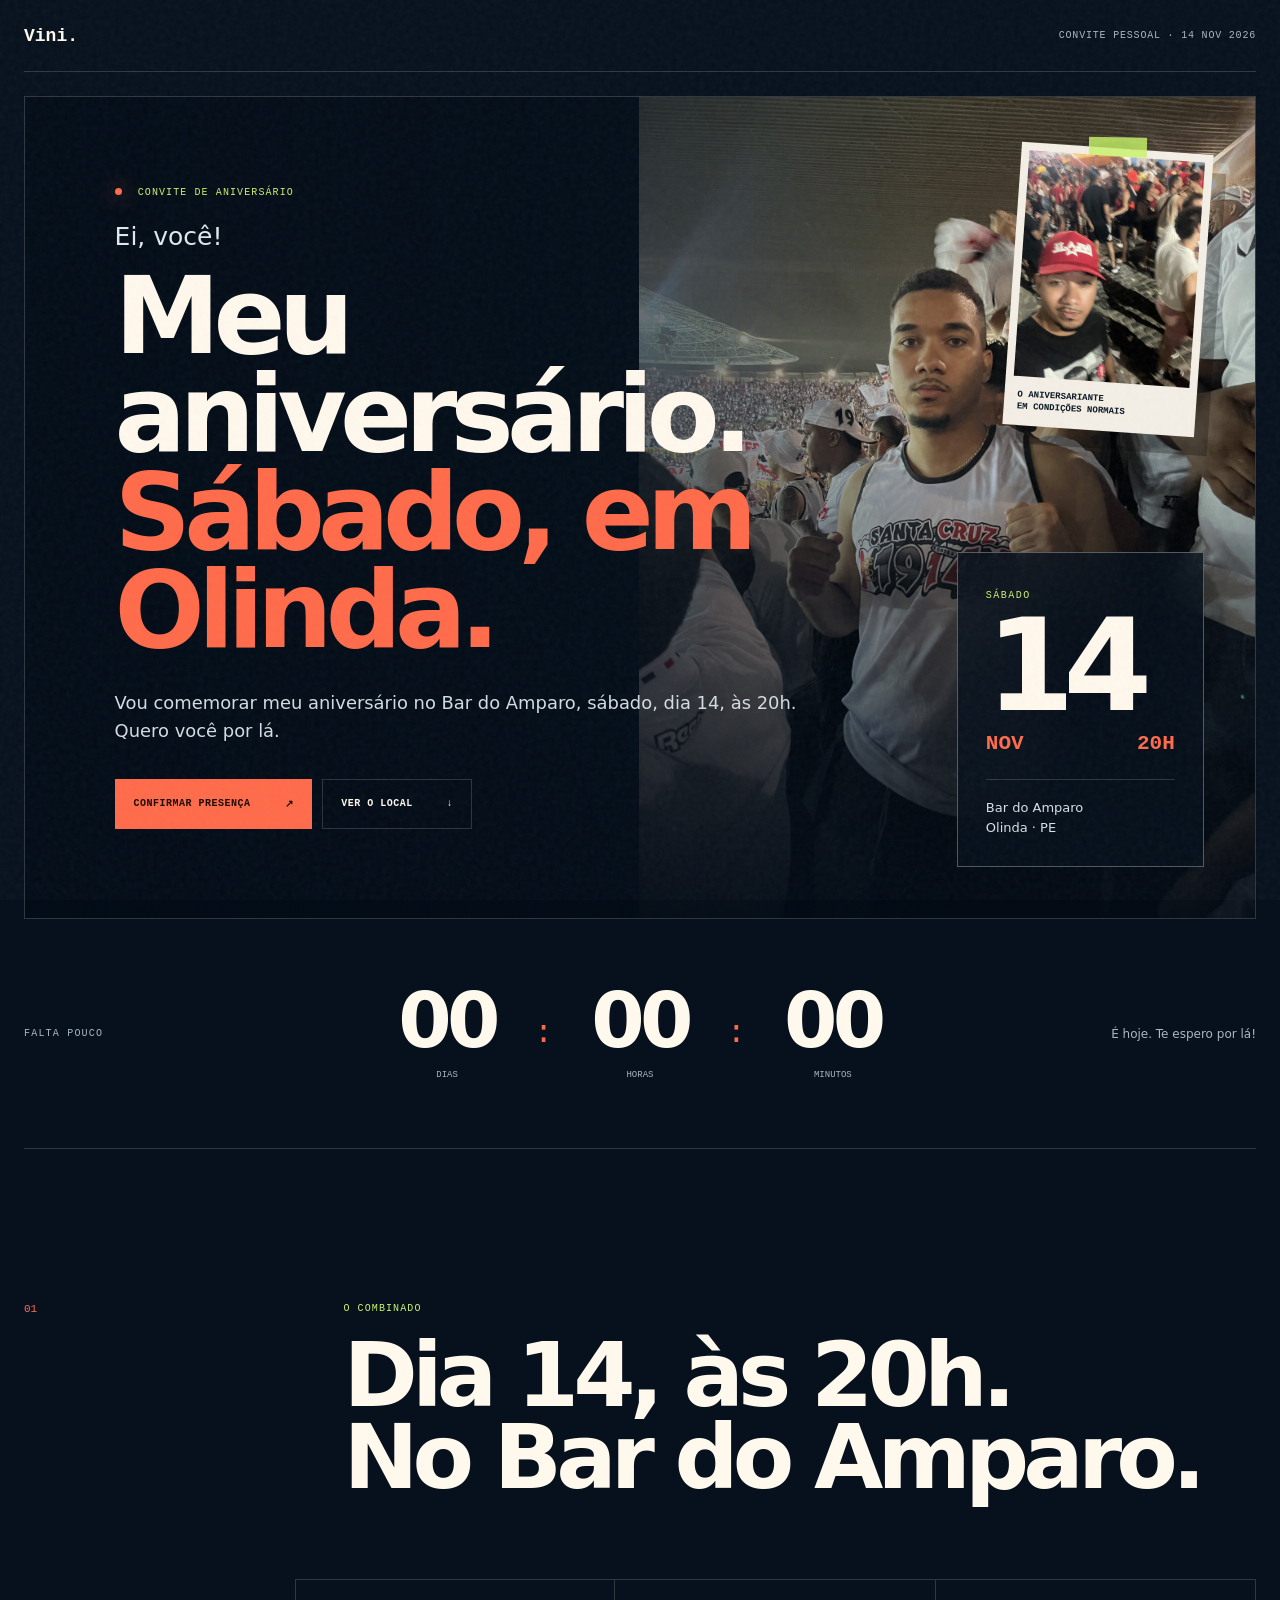
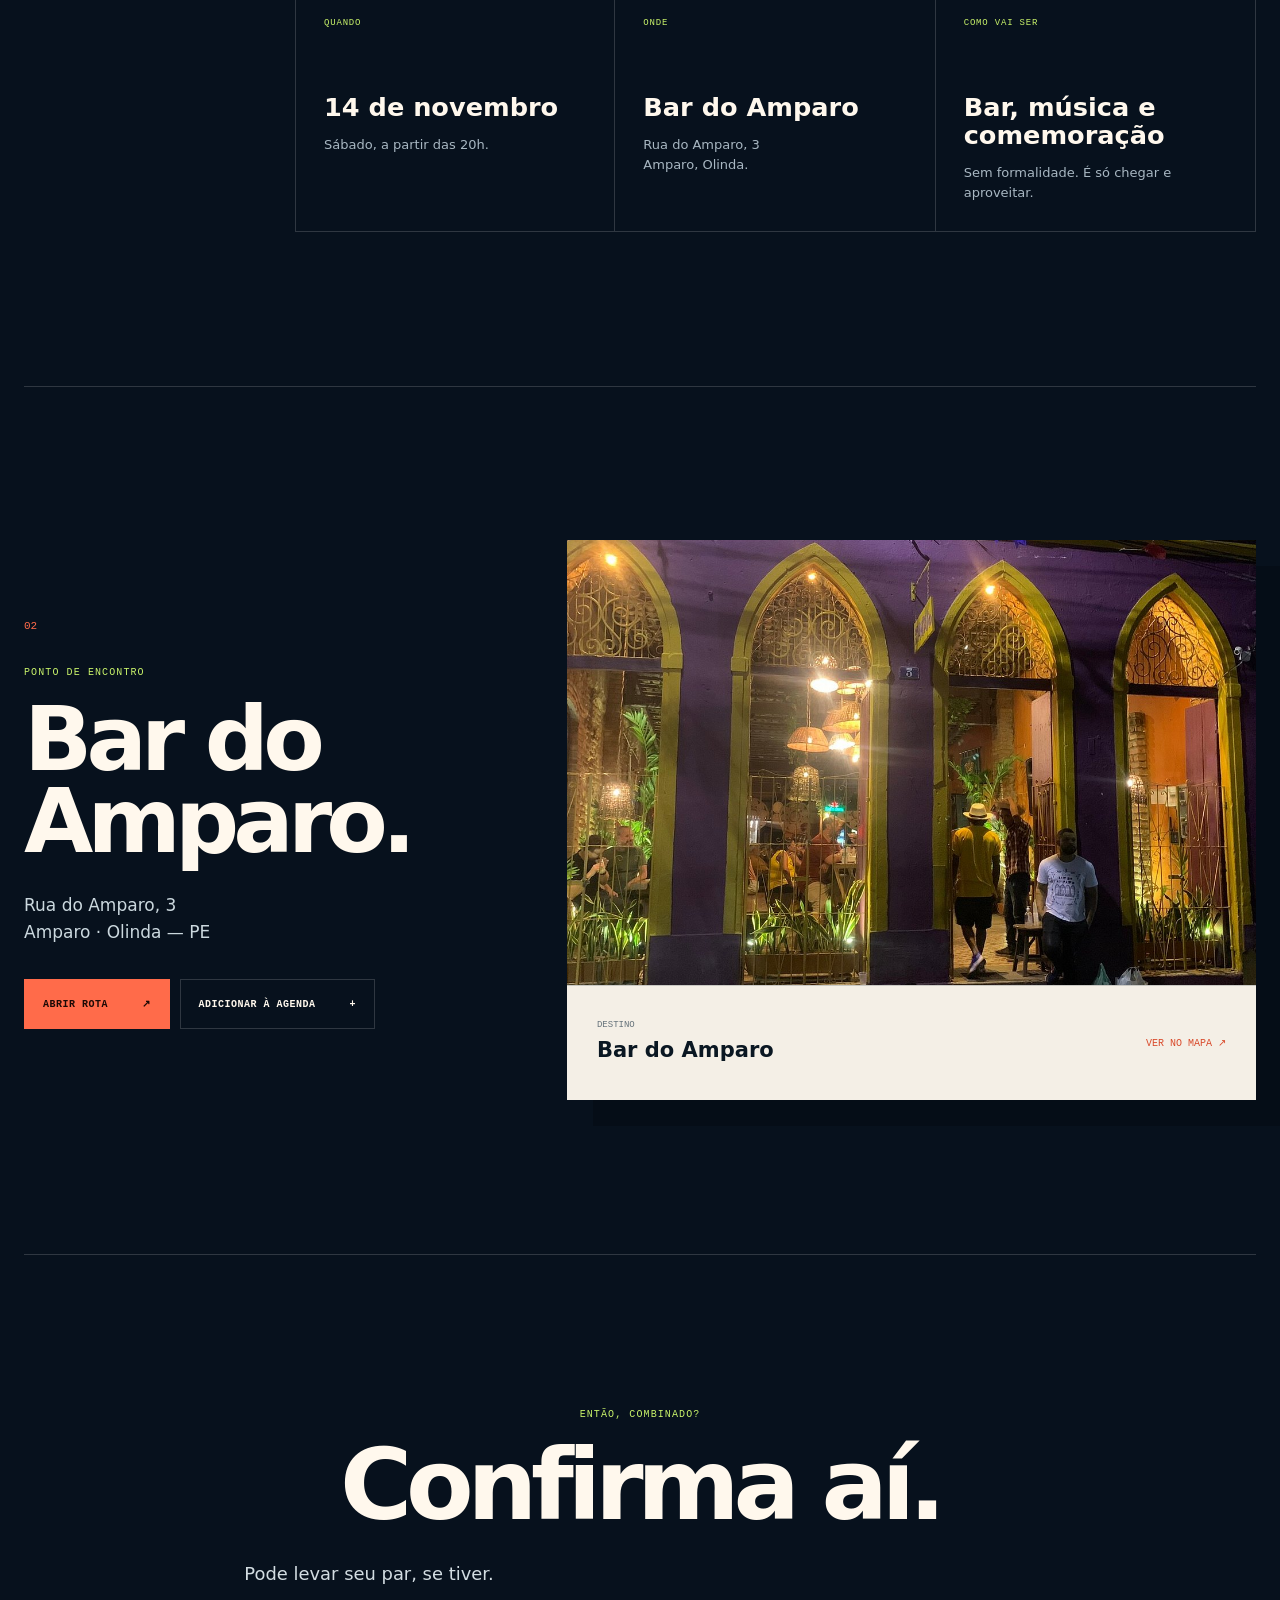
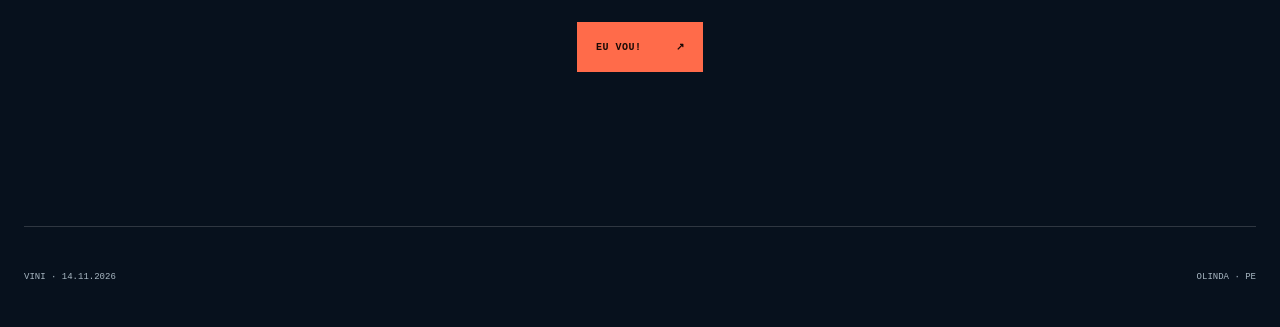
==== commit 31cb7760: "fix: melhora foto do Bar do Amparo" ====
--- a/aniversario/index.html
+++ b/aniversario/index.html
@@ -101,7 +101,7 @@
       </div>
 
       <a class="map-card" href="https://www.google.com/maps/search/?api=1&query=Bar%20do%20Amparo%2C%20R.%20do%20Amparo%2C%203%2C%20Olinda" target="_blank" rel="noreferrer" aria-label="Abrir Bar do Amparo no Google Maps">
-        <img class="venue-map" src="assets/fachada-bar-do-amparo.jpg" alt="Fachada colorida do Bar do Amparo em Olinda">
+        <img class="venue-map" src="assets/fachada-bar-do-amparo.jpg?v=2" alt="Fachada colorida e iluminada do Bar do Amparo em Olinda">
         <div class="map-caption">
           <div><small>DESTINO</small><strong>Bar do Amparo</strong></div>
           <span>ver no mapa ↗</span>
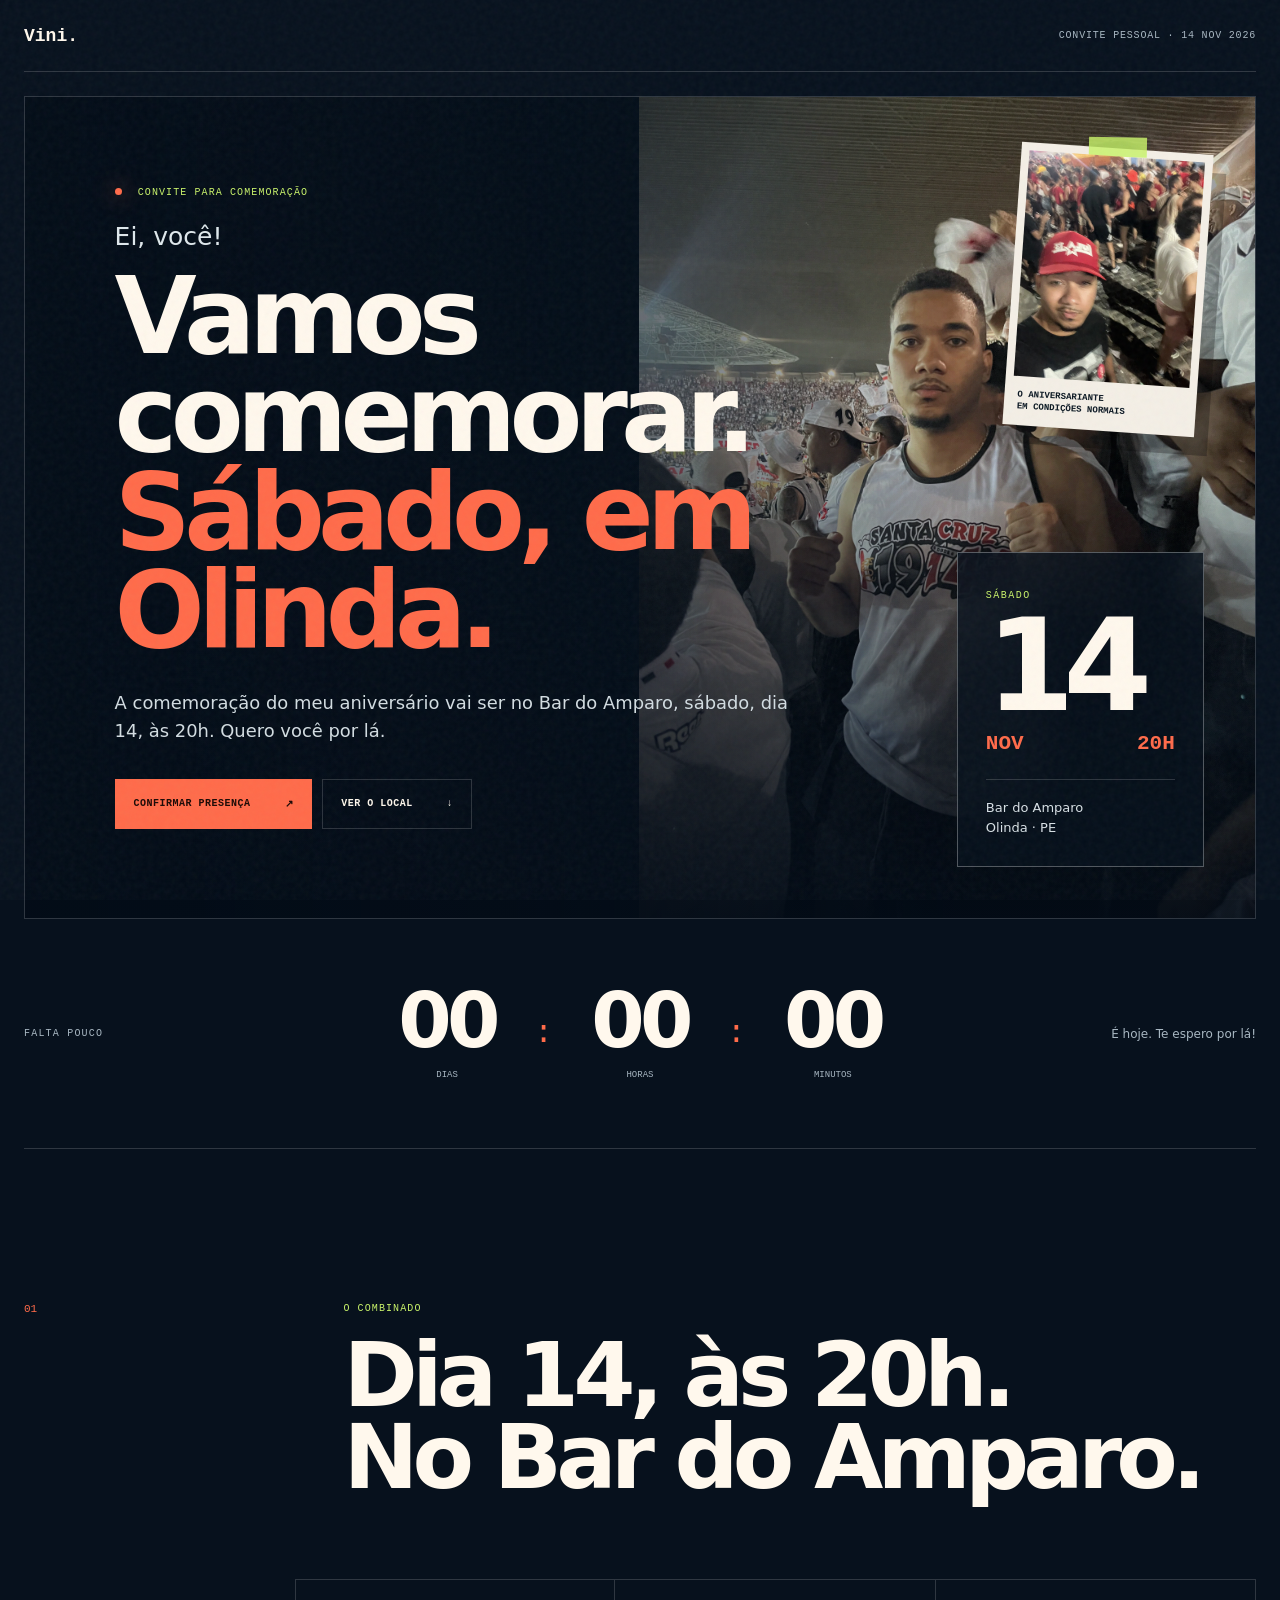
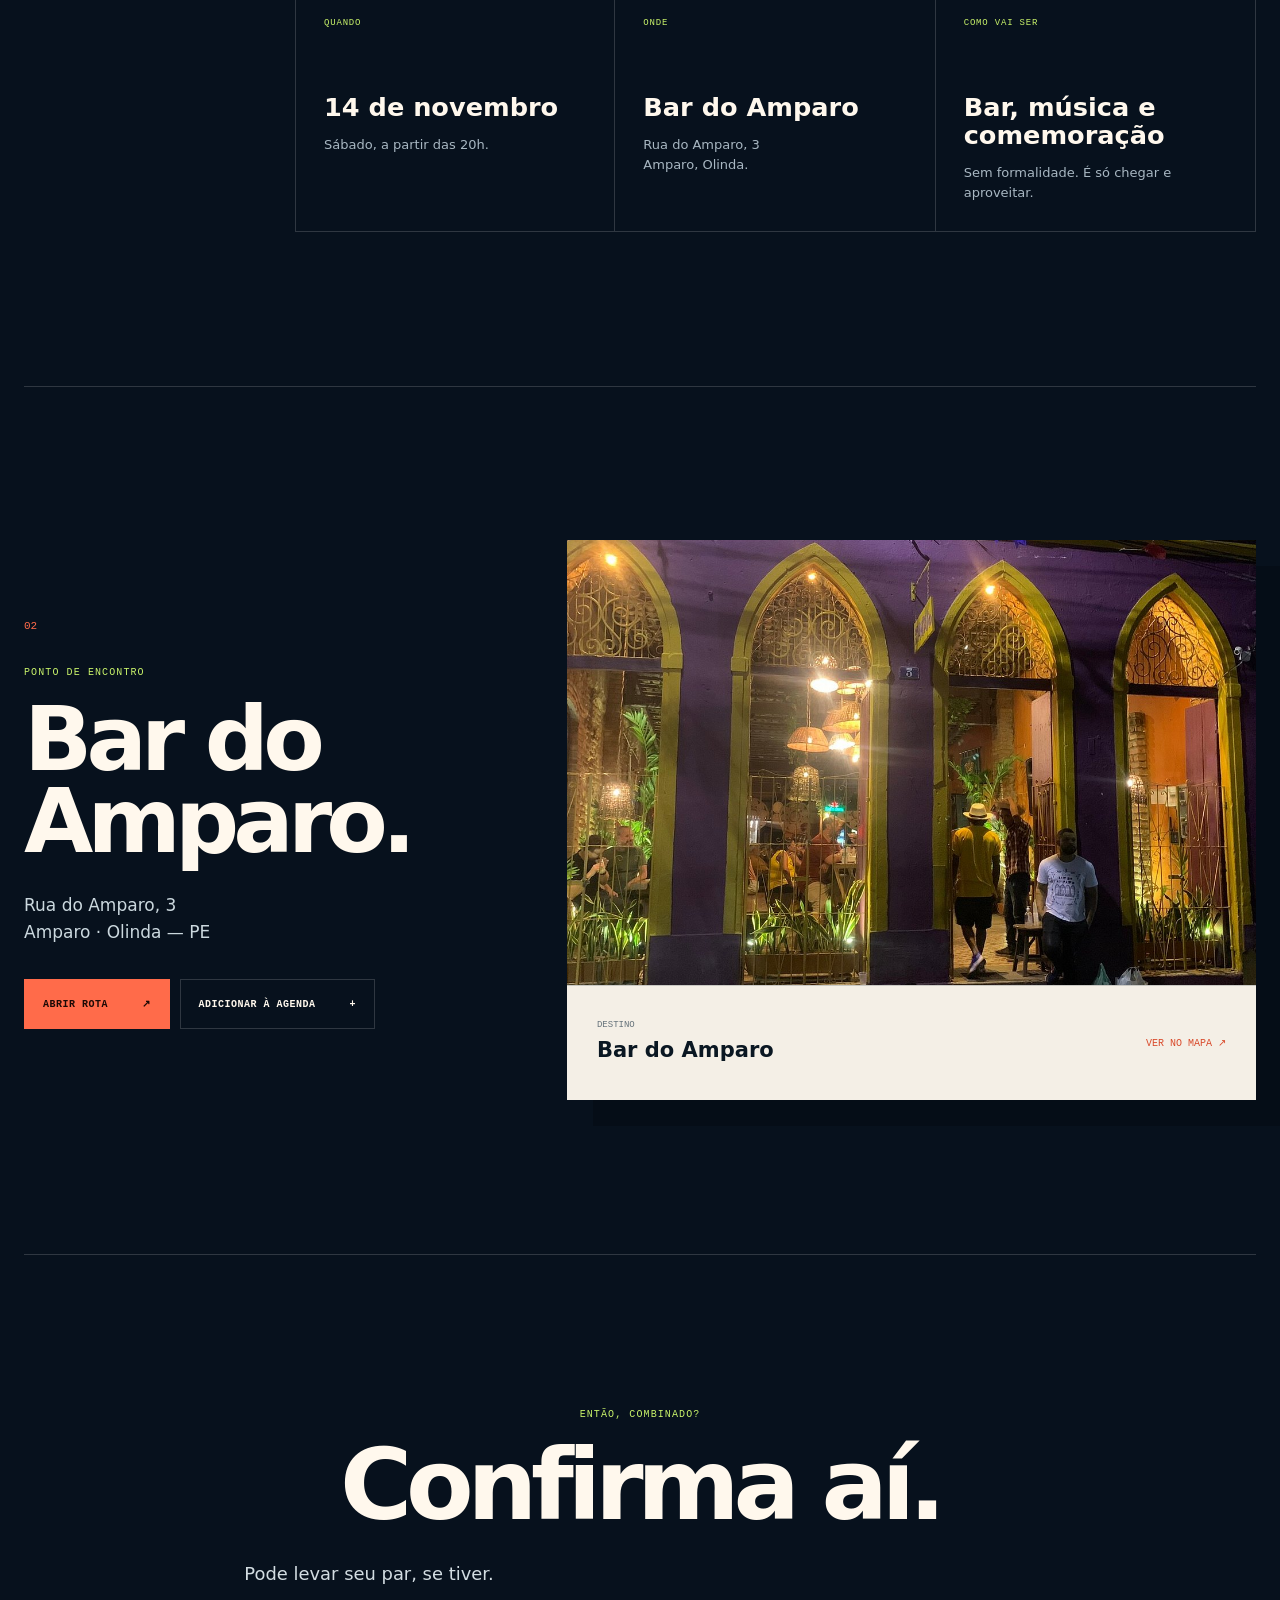
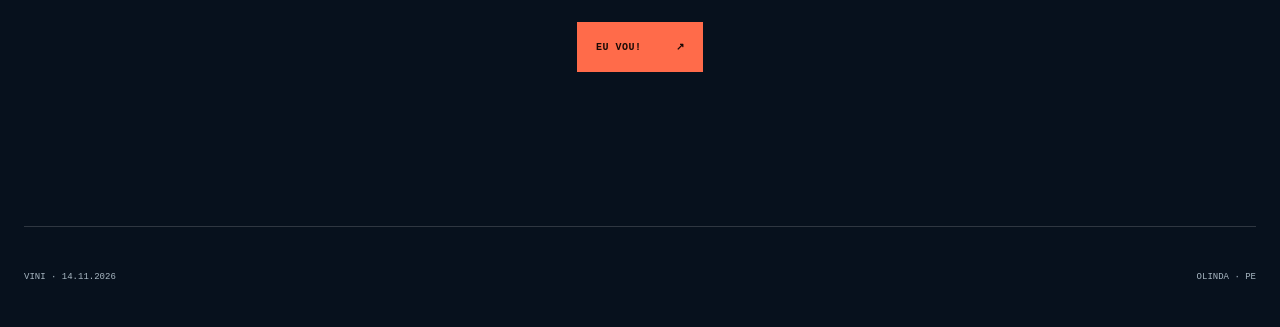
==== commit 17fe683e: "fix: diferencia aniversário da comemoração" ====
--- a/aniversario/index.html
+++ b/aniversario/index.html
@@ -3,9 +3,9 @@
 <head>
   <meta charset="utf-8">
   <meta name="viewport" content="width=device-width, initial-scale=1">
-  <meta name="description" content="Convite para o aniversário de Vinicius no Bar do Amparo, em Olinda.">
+  <meta name="description" content="Convite para a comemoração do aniversário de Vinicius no Bar do Amparo, em Olinda.">
   <meta name="theme-color" content="#08131f">
-  <meta property="og:title" content="Meu aniversário — 14 de novembro">
+  <meta property="og:title" content="Comemoração do meu aniversário — 14 de novembro">
   <meta property="og:description" content="Sábado, às 20h, no Bar do Amparo em Olinda. Quero você por lá.">
   <meta property="og:image" content="https://www.cin.ufpe.br/~vgls/aniversario/assets/vini-bone-novo.png?v=3">
   <meta property="og:image:secure_url" content="https://www.cin.ufpe.br/~vgls/aniversario/assets/vini-bone-novo.png?v=3">
@@ -28,16 +28,16 @@
       <img class="hero-image" src="assets/vini-santa.jpg" alt="Vinicius na torcida do Santa Cruz">
       <div class="hero-overlay"></div>
       <div class="hero-copy">
-        <p class="eyebrow"><span></span> convite de aniversário</p>
+        <p class="eyebrow"><span></span> convite para comemoração</p>
         <p class="hello">Ei, você!</p>
-        <h1 id="titulo-convite">Meu aniversário.<br><em>Sábado, em Olinda.</em></h1>
-        <p class="lead">Vou comemorar meu aniversário no Bar do Amparo, sábado, dia 14, às 20h. Quero você por lá.</p>
+        <h1 id="titulo-convite">Vamos comemorar.<br><em>Sábado, em Olinda.</em></h1>
+        <p class="lead">A comemoração do meu aniversário vai ser no Bar do Amparo, sábado, dia 14, às 20h. Quero você por lá.</p>
         <div class="hero-actions">
           <a class="button button-primary" id="confirmar-presenca" href="https://wa.me/5581988881223" target="_blank" rel="noreferrer">Confirmar presença <span>↗</span></a>
           <a class="button button-ghost" href="#como-chegar">Ver o local <span>↓</span></a>
         </div>
       </div>
-      <aside class="date-card" aria-label="Data e local do aniversário">
+      <aside class="date-card" aria-label="Data e local da comemoração">
         <span class="date-weekday">SÁBADO</span>
         <strong>14</strong>
         <div><span>NOV</span><span>20H</span></div>
